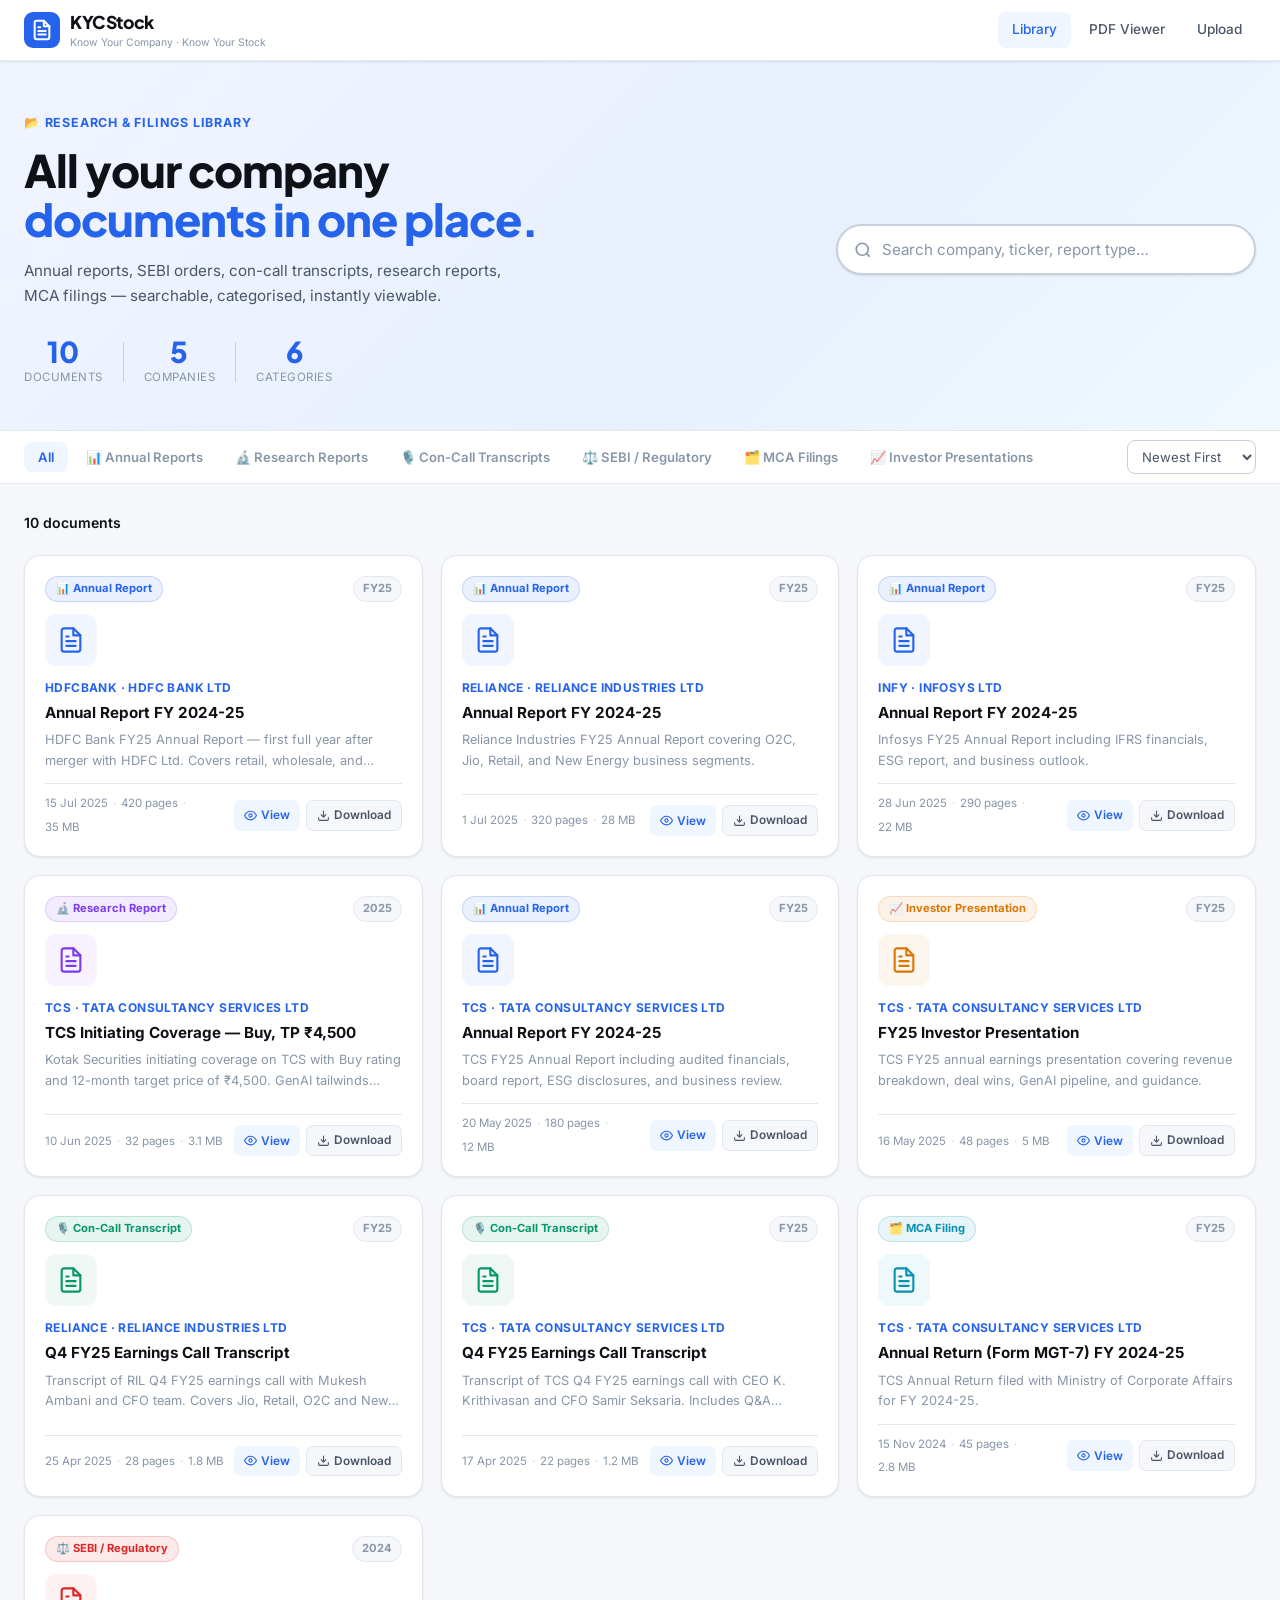
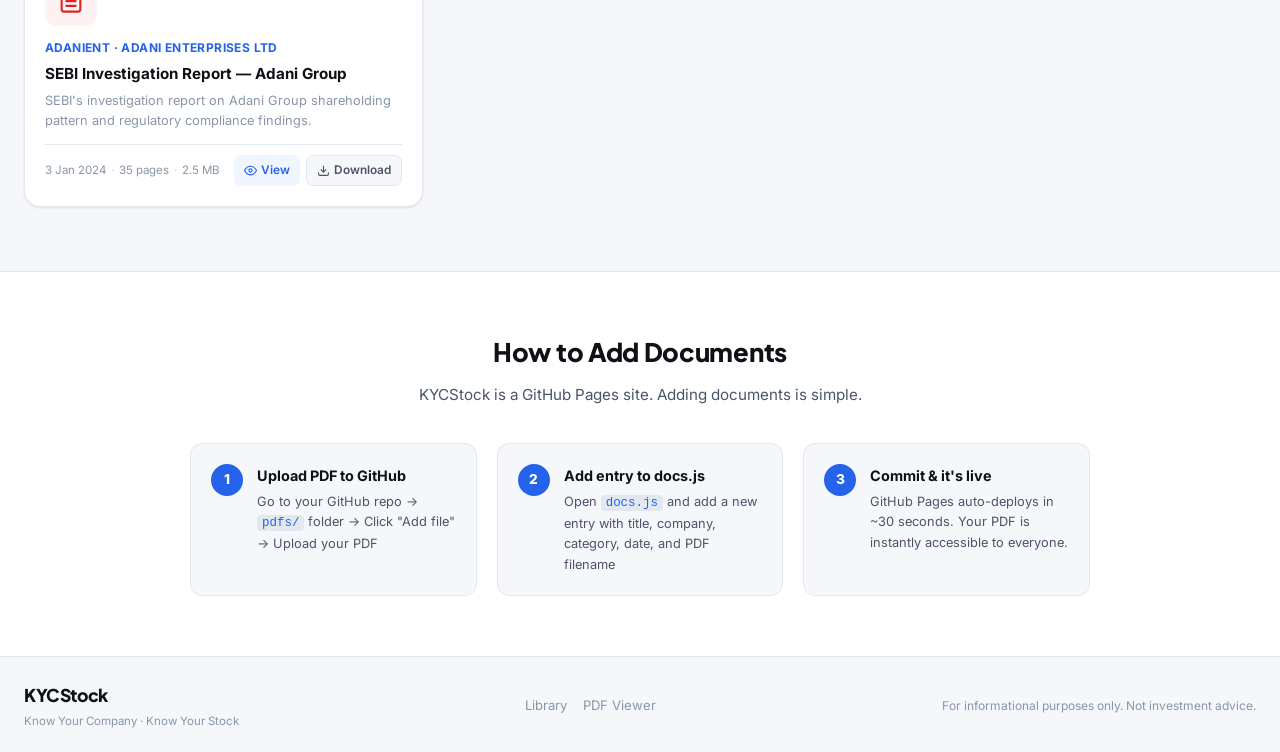
==== index.html @ e220031e "Initial commit" ====
<!DOCTYPE html>
<html lang="en">
<head>
  <meta charset="UTF-8" />
  <meta name="viewport" content="width=device-width, initial-scale=1.0" />
  <title>KYCStock — Know Your Company, Know Your Stock</title>
  <link rel="preconnect" href="https://fonts.googleapis.com" />
  <link href="https://fonts.googleapis.com/css2?family=Inter:wght@400;500;600;700&family=Plus+Jakarta+Sans:wght@700;800&display=swap" rel="stylesheet" />
  <link rel="stylesheet" href="style.css" />
</head>
<body>

<!-- ══ TOPBAR ══ -->
<header class="topbar">
  <div class="topbar-inner">
    <a href="index.html" class="brand">
      <div class="brand-logo">
        <svg width="22" height="22" viewBox="0 0 24 24" fill="none" stroke="currentColor" stroke-width="2.2" stroke-linecap="round" stroke-linejoin="round"><path d="M14 2H6a2 2 0 0 0-2 2v16a2 2 0 0 0 2 2h12a2 2 0 0 0 2-2V8z"/><polyline points="14 2 14 8 20 8"/><line x1="16" y1="13" x2="8" y2="13"/><line x1="16" y1="17" x2="8" y2="17"/><polyline points="10 9 9 9 8 9"/></svg>
      </div>
      <div>
        <span class="brand-name">KYCStock</span>
        <span class="brand-tag">Know Your Company · Know Your Stock</span>
      </div>
    </a>
    <nav class="topbar-nav">
      <a href="index.html" class="nav-link active">Library</a>
      <a href="viewer.html" class="nav-link">PDF Viewer</a>
      <a href="#upload-info" class="nav-link">Upload</a>
    </nav>
  </div>
</header>

<!-- ══ HERO ══ -->
<section class="hero">
  <div class="hero-inner">
    <div class="hero-left">
      <div class="hero-eyebrow">📂 Research & Filings Library</div>
      <h1>All your company<br /><span class="accent">documents in one place.</span></h1>
      <p class="hero-sub">Annual reports, SEBI orders, con-call transcripts, research reports, MCA filings — searchable, categorised, instantly viewable.</p>
      <div class="hero-stats">
        <div class="stat-item"><span class="stat-num" id="stat-total">0</span><span class="stat-lbl">Documents</span></div>
        <div class="stat-sep"></div>
        <div class="stat-item"><span class="stat-num" id="stat-companies">0</span><span class="stat-lbl">Companies</span></div>
        <div class="stat-sep"></div>
        <div class="stat-item"><span class="stat-num" id="stat-cats">6</span><span class="stat-lbl">Categories</span></div>
      </div>
    </div>
    <div class="hero-right">
      <!-- Search box -->
      <div class="search-box">
        <div class="search-icon">
          <svg width="18" height="18" viewBox="0 0 24 24" fill="none" stroke="currentColor" stroke-width="2.2"><circle cx="11" cy="11" r="8"/><line x1="21" y1="21" x2="16.65" y2="16.65"/></svg>
        </div>
        <input type="text" id="search-input" placeholder="Search company, ticker, report type…" autocomplete="off" />
        <button class="search-clear" id="search-clear" hidden>✕</button>
      </div>
    </div>
  </div>
</section>

<!-- ══ FILTER BAR ══ -->
<div class="filter-bar">
  <div class="filter-bar-inner">
    <div class="filter-tabs" id="filter-tabs">
      <button class="filter-tab active" data-cat="all">All</button>
      <button class="filter-tab" data-cat="annual-report">📊 Annual Reports</button>
      <button class="filter-tab" data-cat="research">🔬 Research Reports</button>
      <button class="filter-tab" data-cat="concall">🎙️ Con-Call Transcripts</button>
      <button class="filter-tab" data-cat="sebi">⚖️ SEBI / Regulatory</button>
      <button class="filter-tab" data-cat="mca">🗂️ MCA Filings</button>
      <button class="filter-tab" data-cat="investor-presentation">📈 Investor Presentations</button>
    </div>
    <div class="filter-sort">
      <select id="sort-select" class="sort-select">
        <option value="date-desc">Newest First</option>
        <option value="date-asc">Oldest First</option>
        <option value="name-asc">Company A–Z</option>
        <option value="name-desc">Company Z–A</option>
      </select>
    </div>
  </div>
</div>

<!-- ══ MAIN CONTENT ══ -->
<main class="main">
  <div class="main-inner">

    <!-- Results bar -->
    <div class="results-bar">
      <span class="results-count" id="results-count">0 documents</span>
      <span class="results-query" id="results-query"></span>
    </div>

    <!-- Document grid -->
    <div class="doc-grid" id="doc-grid">
      <!-- Rendered by JS -->
    </div>

    <!-- Empty state -->
    <div class="empty-state" id="empty-state" hidden>
      <div class="empty-icon">🔍</div>
      <h3>No documents found</h3>
      <p>Try a different search term or category.</p>
      <button class="btn-reset" onclick="resetFilters()">Reset Filters</button>
    </div>

  </div>
</main>

<!-- ══ UPLOAD INFO SECTION ══ -->
<section class="upload-info" id="upload-info">
  <div class="upload-inner">
    <h2>How to Add Documents</h2>
    <p class="upload-sub">KYCStock is a GitHub Pages site. Adding documents is simple.</p>
    <div class="upload-steps">
      <div class="step-card">
        <div class="step-num">1</div>
        <div class="step-body">
          <div class="step-title">Upload PDF to GitHub</div>
          <div class="step-text">Go to your GitHub repo → <code>pdfs/</code> folder → Click "Add file" → Upload your PDF</div>
        </div>
      </div>
      <div class="step-card">
        <div class="step-num">2</div>
        <div class="step-body">
          <div class="step-title">Add entry to docs.js</div>
          <div class="step-text">Open <code>docs.js</code> and add a new entry with title, company, category, date, and PDF filename</div>
        </div>
      </div>
      <div class="step-card">
        <div class="step-num">3</div>
        <div class="step-body">
          <div class="step-title">Commit & it's live</div>
          <div class="step-text">GitHub Pages auto-deploys in ~30 seconds. Your PDF is instantly accessible to everyone.</div>
        </div>
      </div>
    </div>
  </div>
</section>

<!-- ══ FOOTER ══ -->
<footer class="footer">
  <div class="footer-inner">
    <div class="footer-brand">
      <span class="brand-name">KYCStock</span>
      <span class="footer-tag">Know Your Company · Know Your Stock</span>
    </div>
    <div class="footer-links">
      <a href="index.html">Library</a>
      <a href="viewer.html">PDF Viewer</a>
    </div>
    <div class="footer-note">For informational purposes only. Not investment advice.</div>
  </div>
</footer>

<script src="docs.js"></script>
<script src="app.js"></script>
</body>
</html>
---- style.css ----
/* ===== RESET ===== */
*,*::before,*::after{box-sizing:border-box;margin:0;padding:0}

:root{
  --bg:#f5f7fa;
  --surface:#ffffff;
  --border:#e3e8ef;
  --border2:#c8d0dc;
  --text:#0f1117;
  --text2:#4a5568;
  --text3:#8896a8;
  --accent:#2563eb;
  --accent-light:#eff6ff;
  --green:#059669;
  --red:#dc2626;
  --radius:12px;
  --radius-lg:16px;
  --shadow:0 1px 3px rgba(0,0,0,0.06),0 1px 2px rgba(0,0,0,0.04);
  --shadow-md:0 4px 16px rgba(0,0,0,0.08);
}

html{scroll-behavior:smooth}
body{font-family:'Inter',sans-serif;background:var(--bg);color:var(--text);line-height:1.6;min-height:100vh;-webkit-font-smoothing:antialiased}
a{text-decoration:none;color:inherit}

/* ===== TOPBAR ===== */
.topbar{position:sticky;top:0;z-index:100;background:var(--surface);border-bottom:1px solid var(--border);box-shadow:var(--shadow)}
.topbar-inner{max-width:1300px;margin:0 auto;padding:0 24px;height:60px;display:flex;align-items:center;justify-content:space-between;gap:16px}
.brand{display:flex;align-items:center;gap:10px;text-decoration:none}
.brand-logo{width:36px;height:36px;background:var(--accent);border-radius:9px;display:flex;align-items:center;justify-content:center;color:#fff;flex-shrink:0}
.brand-name{font-family:'Plus Jakarta Sans',sans-serif;font-size:1.1rem;font-weight:800;color:var(--text);letter-spacing:-0.4px;display:block}
.brand-tag{font-size:0.65rem;color:var(--text3);display:block;margin-top:-1px}
.topbar-nav{display:flex;gap:4px}
.nav-link{padding:7px 14px;border-radius:8px;font-size:0.85rem;font-weight:500;color:var(--text2);transition:all 0.15s}
.nav-link:hover,.nav-link.active{background:var(--accent-light);color:var(--accent)}

/* ===== HERO ===== */
.hero{background:linear-gradient(135deg,#f0f4ff 0%,#e8f0fe 60%,#f0f9ff 100%);border-bottom:1px solid var(--border);padding:52px 24px 44px}
.hero-inner{max-width:1300px;margin:0 auto;display:flex;align-items:center;justify-content:space-between;gap:40px;flex-wrap:wrap}
.hero-eyebrow{font-size:0.78rem;font-weight:700;text-transform:uppercase;letter-spacing:0.8px;color:var(--accent);margin-bottom:12px}
.hero h1{font-family:'Plus Jakarta Sans',sans-serif;font-size:clamp(1.8rem,4vw,2.8rem);font-weight:800;line-height:1.1;color:var(--text);letter-spacing:-1px;margin-bottom:14px}
.accent{color:var(--accent)}
.hero-sub{font-size:0.95rem;color:var(--text2);line-height:1.7;max-width:480px;margin-bottom:28px}
.hero-left{flex:1;min-width:280px}
.hero-right{flex:0 0 420px;min-width:280px}
.hero-stats{display:flex;align-items:center;gap:0}
.stat-item{display:flex;flex-direction:column;align-items:center;gap:2px;padding:0 20px}
.stat-item:first-child{padding-left:0}
.stat-num{font-family:'Plus Jakarta Sans',sans-serif;font-size:1.8rem;font-weight:800;color:var(--accent);line-height:1}
.stat-lbl{font-size:0.72rem;color:var(--text3);text-transform:uppercase;letter-spacing:0.5px}
.stat-sep{width:1px;height:40px;background:var(--border2)}

/* ===== SEARCH ===== */
.search-box{background:var(--surface);border:2px solid var(--border2);border-radius:50px;display:flex;align-items:center;padding:0 8px 0 16px;gap:10px;transition:border-color 0.2s,box-shadow 0.2s;box-shadow:var(--shadow)}
.search-box:focus-within{border-color:var(--accent);box-shadow:0 0 0 4px rgba(37,99,235,0.1)}
.search-icon{color:var(--text3);flex-shrink:0;display:flex}
.search-box input{flex:1;border:none;outline:none;font-size:0.95rem;font-family:'Inter',sans-serif;color:var(--text);background:transparent;padding:14px 0}
.search-box input::placeholder{color:var(--text3)}
.search-clear{background:none;border:none;cursor:pointer;color:var(--text3);font-size:1rem;padding:6px 10px;border-radius:50%;transition:background 0.15s}
.search-clear:hover{background:var(--bg);color:var(--text)}

/* ===== FILTER BAR ===== */
.filter-bar{background:var(--surface);border-bottom:1px solid var(--border);position:sticky;top:60px;z-index:90}
.filter-bar-inner{max-width:1300px;margin:0 auto;padding:0 24px;display:flex;align-items:center;justify-content:space-between;gap:16px;min-height:52px}
.filter-tabs{display:flex;gap:4px;overflow-x:auto;scrollbar-width:none;flex:1}
.filter-tabs::-webkit-scrollbar{display:none}
.filter-tab{padding:7px 14px;border:none;background:none;font-size:0.82rem;font-weight:600;color:var(--text3);border-radius:8px;cursor:pointer;white-space:nowrap;transition:all 0.15s;font-family:'Inter',sans-serif}
.filter-tab:hover{background:var(--bg);color:var(--text)}
.filter-tab.active{background:var(--accent-light);color:var(--accent)}
.sort-select{border:1px solid var(--border2);border-radius:8px;padding:7px 10px;font-size:0.82rem;font-family:'Inter',sans-serif;color:var(--text2);background:var(--surface);outline:none;cursor:pointer}
.sort-select:focus{border-color:var(--accent)}

/* ===== MAIN / RESULTS ===== */
.main{padding:28px 24px 64px}
.main-inner{max-width:1300px;margin:0 auto}
.results-bar{display:flex;align-items:center;gap:8px;margin-bottom:20px}
.results-count{font-size:0.88rem;font-weight:600;color:var(--text)}
.results-query{font-size:0.88rem;color:var(--text3)}

/* ===== DOCUMENT GRID ===== */
.doc-grid{display:grid;grid-template-columns:repeat(auto-fill,minmax(300px,1fr));gap:18px}
.doc-card{background:var(--surface);border:1px solid var(--border);border-radius:var(--radius-lg);padding:20px;cursor:pointer;transition:all 0.2s;display:flex;flex-direction:column;gap:12px;box-shadow:var(--shadow)}
.doc-card:hover{border-color:var(--accent);box-shadow:var(--shadow-md);transform:translateY(-2px)}
.doc-card-top{display:flex;align-items:center;justify-content:space-between;gap:8px}
.doc-cat-badge{font-size:0.7rem;font-weight:700;padding:3px 10px;border-radius:20px;border:1px solid;white-space:nowrap}
.doc-year-badge{font-size:0.7rem;font-weight:700;color:var(--text3);background:var(--bg);border:1px solid var(--border);padding:3px 9px;border-radius:20px}
.doc-icon-wrap{width:52px;height:52px;border-radius:12px;display:flex;align-items:center;justify-content:center;flex-shrink:0}
.doc-card-body{flex:1}
.doc-company{font-size:0.75rem;font-weight:700;color:var(--accent);text-transform:uppercase;letter-spacing:0.4px;margin-bottom:5px}
.doc-title{font-size:0.95rem;font-weight:700;color:var(--text);line-height:1.4;margin-bottom:7px}
.doc-desc{font-size:0.8rem;color:var(--text3);line-height:1.6;display:-webkit-box;-webkit-line-clamp:2;-webkit-box-orient:vertical;overflow:hidden}
.doc-card-footer{display:flex;align-items:center;justify-content:space-between;gap:8px;padding-top:10px;border-top:1px solid var(--border)}
.doc-meta{display:flex;align-items:center;gap:5px;flex-wrap:wrap}
.doc-date,.doc-pages,.doc-size{font-size:0.72rem;color:var(--text3)}
.doc-sep{color:var(--border2);font-size:0.72rem}
.doc-actions{display:flex;gap:6px;flex-shrink:0}
.doc-btn{display:inline-flex;align-items:center;gap:4px;padding:5px 10px;border-radius:7px;font-size:0.74rem;font-weight:600;cursor:pointer;text-decoration:none;border:none;transition:all 0.15s;font-family:'Inter',sans-serif}
.doc-btn-view{background:var(--accent-light);color:var(--accent)}
.doc-btn-view:hover{background:#dbeafe}
.doc-btn-download{background:var(--bg);color:var(--text2);border:1px solid var(--border)}
.doc-btn-download:hover{background:var(--border);color:var(--text)}

/* ===== EMPTY STATE ===== */
.empty-state{text-align:center;padding:80px 24px}
.empty-icon{font-size:3rem;margin-bottom:16px}
.empty-state h3{font-size:1.1rem;color:var(--text);margin-bottom:8px}
.empty-state p{font-size:0.88rem;color:var(--text3);margin-bottom:24px}
.btn-reset{padding:10px 24px;background:var(--accent);color:#fff;border:none;border-radius:8px;font-size:0.88rem;font-weight:600;cursor:pointer;font-family:'Inter',sans-serif}

/* ===== UPLOAD INFO ===== */
.upload-info{background:var(--surface);border-top:1px solid var(--border);padding:60px 24px}
.upload-inner{max-width:900px;margin:0 auto;text-align:center}
.upload-inner h2{font-family:'Plus Jakarta Sans',sans-serif;font-size:1.6rem;font-weight:800;color:var(--text);margin-bottom:10px;letter-spacing:-0.3px}
.upload-sub{color:var(--text2);font-size:0.95rem;margin-bottom:36px}
.upload-steps{display:grid;grid-template-columns:repeat(auto-fill,minmax(240px,1fr));gap:20px;text-align:left}
.step-card{background:var(--bg);border:1px solid var(--border);border-radius:var(--radius);padding:20px;display:flex;gap:14px;align-items:flex-start}
.step-num{width:32px;height:32px;border-radius:50%;background:var(--accent);color:#fff;font-size:0.85rem;font-weight:800;display:flex;align-items:center;justify-content:center;flex-shrink:0}
.step-title{font-size:0.9rem;font-weight:700;color:var(--text);margin-bottom:5px}
.step-text{font-size:0.8rem;color:var(--text2);line-height:1.6}
.step-text code{background:var(--border);padding:1px 5px;border-radius:4px;font-size:0.78rem;color:var(--accent)}

/* ===== FOOTER ===== */
.footer{background:var(--bg);border-top:1px solid var(--border);padding:24px}
.footer-inner{max-width:1300px;margin:0 auto;display:flex;align-items:center;justify-content:space-between;gap:16px;flex-wrap:wrap}
.footer-brand{display:flex;flex-direction:column;gap:2px}
.footer-tag{font-size:0.72rem;color:var(--text3)}
.footer-links{display:flex;gap:16px}
.footer-links a{font-size:0.82rem;color:var(--text3)}
.footer-links a:hover{color:var(--accent)}
.footer-note{font-size:0.75rem;color:var(--text3)}

/* ===== VIEWER PAGE ===== */
.viewer-page{overflow:hidden}
.viewer-topbar-right{display:flex;align-items:center;gap:12px}
.viewer-doc-info{display:flex;flex-direction:column;gap:1px;max-width:420px;overflow:hidden}
.viewer-doc-company{font-size:0.7rem;text-transform:uppercase;letter-spacing:0.5px;color:var(--accent);font-weight:700;white-space:nowrap;overflow:hidden;text-overflow:ellipsis}
.viewer-doc-title{font-size:0.85rem;font-weight:600;color:var(--text);white-space:nowrap;overflow:hidden;text-overflow:ellipsis}
.viewer-actions{display:flex;gap:8px;align-items:center}
.btn-viewer{display:inline-flex;align-items:center;gap:6px;padding:7px 14px;border-radius:8px;font-size:0.82rem;font-weight:600;text-decoration:none;transition:all 0.15s;cursor:pointer;border:none;font-family:'Inter',sans-serif}
.btn-download{background:var(--accent);color:#fff}
.btn-download:hover{background:#1d4ed8}
.btn-open{background:var(--bg);color:var(--text2);border:1px solid var(--border)}
.btn-open:hover{background:var(--border)}
.btn-back{background:none;color:var(--text3);font-size:0.82rem;padding:7px 10px}
.btn-back:hover{color:var(--accent)}

/* ===== VIEWER SHELL ===== */
.viewer-shell{display:flex;height:calc(100vh - 60px);overflow:hidden}
.viewer-sidebar{width:280px;flex-shrink:0;background:var(--surface);border-right:1px solid var(--border);overflow-y:auto;display:flex;flex-direction:column}
.vsb-header{padding:16px 18px 12px;border-bottom:1px solid var(--border)}
.vsb-title{font-size:0.75rem;font-weight:700;text-transform:uppercase;letter-spacing:0.7px;color:var(--text3)}
.vsb-body{padding:16px 18px;border-bottom:1px solid var(--border)}
.vsb-row{display:flex;flex-direction:column;gap:2px;margin-bottom:12px}
.vsb-label{font-size:0.68rem;text-transform:uppercase;letter-spacing:0.5px;color:var(--text3)}
.vsb-val{font-size:0.85rem;font-weight:600;color:var(--text)}
.vsb-desc-label{font-size:0.68rem;text-transform:uppercase;letter-spacing:0.5px;color:var(--text3);margin-bottom:5px}
.vsb-desc{font-size:0.82rem;color:var(--text2);line-height:1.6}
.vsb-related{padding:16px 18px;flex:1}
.vsb-related-list{display:flex;flex-direction:column;gap:8px;margin-top:10px}
.related-item{display:flex;flex-direction:column;gap:2px;padding:10px;background:var(--bg);border:1px solid var(--border);border-radius:9px;text-decoration:none;transition:all 0.15s}
.related-item:hover{border-color:var(--accent);background:var(--accent-light)}
.related-title{font-size:0.8rem;font-weight:600;color:var(--text);line-height:1.4}
.related-date{font-size:0.72rem;color:var(--text3)}

/* ===== PDF FRAME ===== */
.viewer-main{flex:1;position:relative;background:#525659;overflow:hidden}
.pdf-frame{width:100%;height:100%;border:none;display:block}
.pdf-loading{position:absolute;inset:0;display:flex;flex-direction:column;align-items:center;justify-content:center;gap:16px;background:#f5f7fa;z-index:10}
.pdf-spinner{width:40px;height:40px;border:3px solid var(--border);border-top-color:var(--accent);border-radius:50%;animation:spin 0.8s linear infinite}
@keyframes spin{to{transform:rotate(360deg)}}
.pdf-loading-text{font-size:0.88rem;color:var(--text3)}
.pdf-fallback{position:absolute;inset:0;display:flex;flex-direction:column;align-items:center;justify-content:center;gap:16px;background:#f5f7fa}
.fallback-icon{font-size:3rem}
.pdf-fallback h3{font-size:1rem;color:var(--text)}
.pdf-fallback p{font-size:0.85rem;color:var(--text3)}
.btn-primary{padding:10px 22px;background:var(--accent);color:#fff;border-radius:8px;font-weight:600;font-size:0.88rem;text-decoration:none}
.btn-secondary{padding:10px 22px;background:var(--bg);color:var(--text2);border:1px solid var(--border);border-radius:8px;font-weight:600;font-size:0.88rem;text-decoration:none}

/* ===== RESPONSIVE ===== */
@media(max-width:900px){
  .viewer-sidebar{display:none}
  .viewer-doc-info{display:none}
}
@media(max-width:640px){
  .hero-right{flex:1 1 100%}
  .hero-stats{justify-content:center}
  .doc-grid{grid-template-columns:1fr}
  .upload-steps{grid-template-columns:1fr}
  .filter-bar-inner{flex-direction:column;align-items:flex-start;padding:10px 16px}
  .topbar-nav{display:none}
}
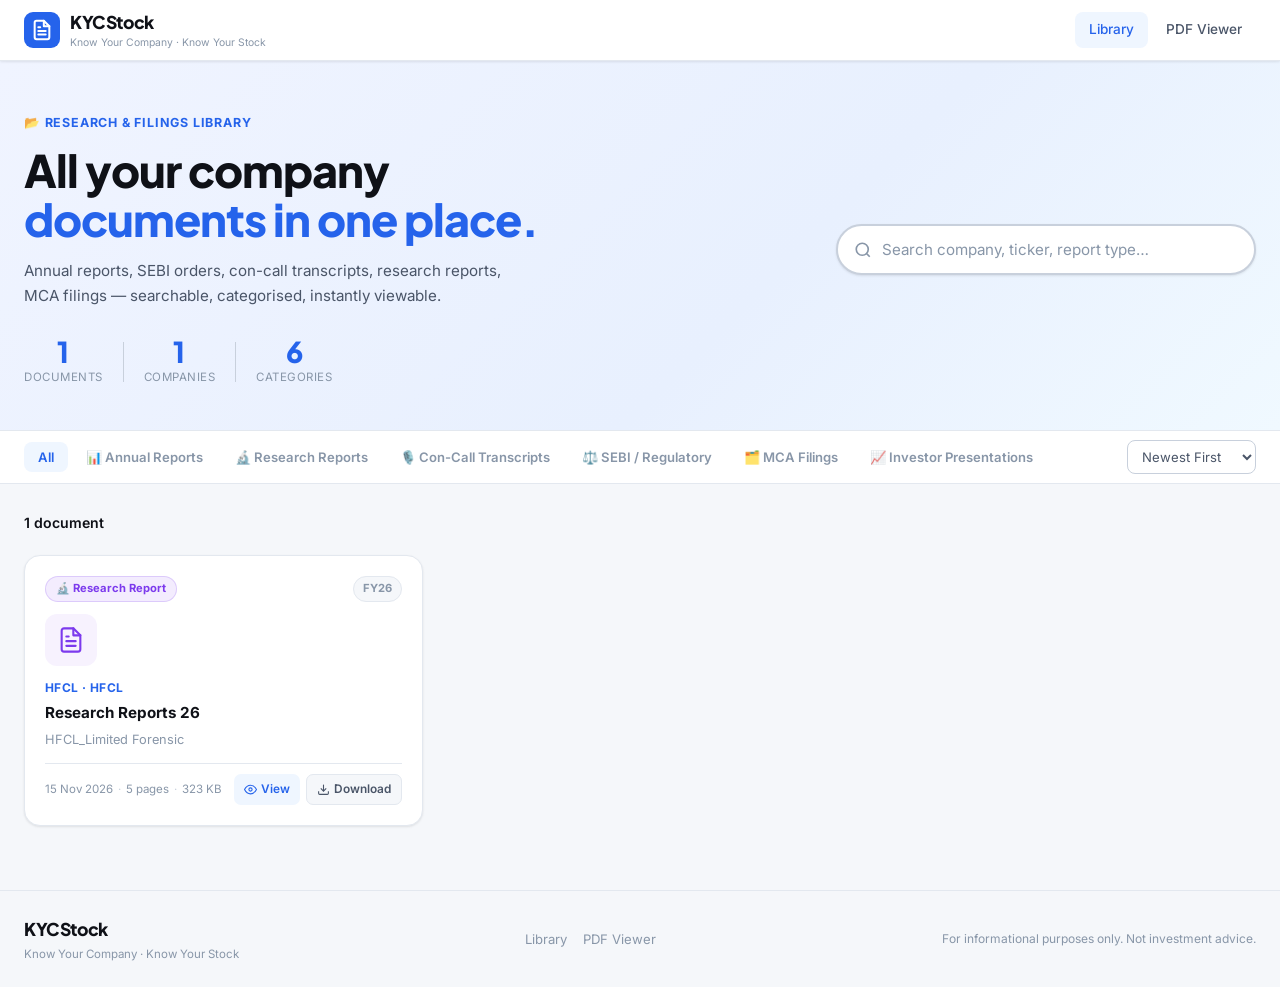
==== commit 944a607a: "Remove Upload tab and associated upload section from the main page" ====
--- a/index.html
+++ b/index.html
@@ -15,7 +15,7 @@
   <div class="topbar-inner">
     <a href="index.html" class="brand">
       <div class="brand-logo">
-        <svg width="22" height="22" viewBox="0 0 24 24" fill="none" stroke="currentColor" stroke-width="2.2" stroke-linecap="round" stroke-linejoin="round"><path d="M14 2H6a2 2 0 0 0-2 2v16a2 2 0 0 0 2 2h12a2 2 0 0 0 2-2V8z"/><polyline points="14 2 14 8 20 8"/><line x1="16" y1="13" x2="8" y2="13"/><line x1="16" y1="17" x2="8" y2="17"/><polyline points="10 9 9 9 8 9"/></svg>
+        <svg width="22" height="22" viewBox="0 0 24 24" fill="none" stroke="currentColor" stroke-width="2.2" stroke-linecap="round" stroke-linejoin="round"><path d="M14 2H6a2 2 0 0 0-2 2v16a2 2 0 0 0 2 2h12a2 2 0 0 0 2-2V8l-6-6z"/><path d="M14 2v6h6"/><path d="M8 13h8"/><path d="M8 17h8"/><path d="M8 9h2"/></svg>
       </div>
       <div>
         <span class="brand-name">KYCStock</span>
@@ -25,7 +25,6 @@
     <nav class="topbar-nav">
       <a href="index.html" class="nav-link active">Library</a>
       <a href="viewer.html" class="nav-link">PDF Viewer</a>
-      <a href="#upload-info" class="nav-link">Upload</a>
     </nav>
   </div>
 </header>
@@ -107,37 +106,6 @@
   </div>
 </main>
 
-<!-- ══ UPLOAD INFO SECTION ══ -->
-<section class="upload-info" id="upload-info">
-  <div class="upload-inner">
-    <h2>How to Add Documents</h2>
-    <p class="upload-sub">KYCStock is a GitHub Pages site. Adding documents is simple.</p>
-    <div class="upload-steps">
-      <div class="step-card">
-        <div class="step-num">1</div>
-        <div class="step-body">
-          <div class="step-title">Upload PDF to GitHub</div>
-          <div class="step-text">Go to your GitHub repo → <code>pdfs/</code> folder → Click "Add file" → Upload your PDF</div>
-        </div>
-      </div>
-      <div class="step-card">
-        <div class="step-num">2</div>
-        <div class="step-body">
-          <div class="step-title">Add entry to docs.js</div>
-          <div class="step-text">Open <code>docs.js</code> and add a new entry with title, company, category, date, and PDF filename</div>
-        </div>
-      </div>
-      <div class="step-card">
-        <div class="step-num">3</div>
-        <div class="step-body">
-          <div class="step-title">Commit & it's live</div>
-          <div class="step-text">GitHub Pages auto-deploys in ~30 seconds. Your PDF is instantly accessible to everyone.</div>
-        </div>
-      </div>
-    </div>
-  </div>
-</section>
-
 <!-- ══ FOOTER ══ -->
 <footer class="footer">
   <div class="footer-inner">
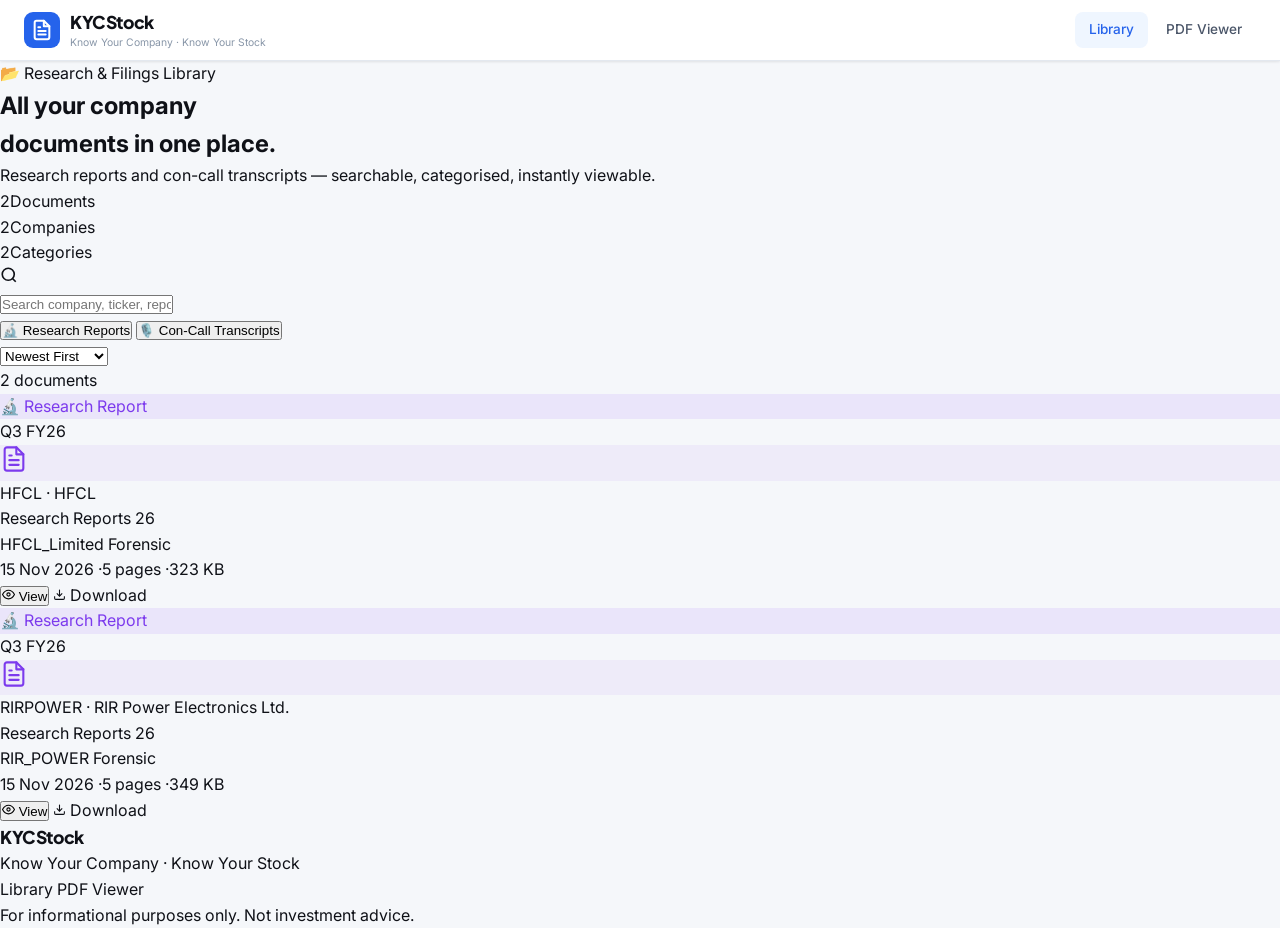
==== commit 9b048c80: "Keep only research and concall category heads" ====
--- a/index.html
+++ b/index.html
@@ -15,7 +15,7 @@
   <div class="topbar-inner">
     <a href="index.html" class="brand">
       <div class="brand-logo">
-        <svg width="22" height="22" viewBox="0 0 24 24" fill="none" stroke="currentColor" stroke-width="2.2" stroke-linecap="round" stroke-linejoin="round"><path d="M14 2H6a2 2 0 0 0-2 2v16a2 2 0 0 0 2 2h12a2 2 0 0 0 2-2V8l-6-6z"/><path d="M14 2v6h6"/><path d="M8 13h8"/><path d="M8 17h8"/><path d="M8 9h2"/></svg>
+        <svg width="22" height="22" viewBox="0 0 24 24" fill="none" stroke="currentColor" stroke-width="2.2" stroke-linecap="round" stroke-linejoin="round"><path d="M14 2H6a2 2 0 0 0-2 2v16a2 2 0 0 0 2 2h12a2 2 0 0 0 2-2V8z"/><path d="M14 2v6h6M8 13h8M8 17h8M8 9h2"/></svg>
       </div>
       <div>
         <span class="brand-name">KYCStock</span>
@@ -35,13 +35,13 @@
     <div class="hero-left">
       <div class="hero-eyebrow">📂 Research & Filings Library</div>
       <h1>All your company<br /><span class="accent">documents in one place.</span></h1>
-      <p class="hero-sub">Annual reports, SEBI orders, con-call transcripts, research reports, MCA filings — searchable, categorised, instantly viewable.</p>
+      <p class="hero-sub">Research reports and con-call transcripts — searchable, categorised, instantly viewable.</p>
       <div class="hero-stats">
         <div class="stat-item"><span class="stat-num" id="stat-total">0</span><span class="stat-lbl">Documents</span></div>
         <div class="stat-sep"></div>
         <div class="stat-item"><span class="stat-num" id="stat-companies">0</span><span class="stat-lbl">Companies</span></div>
         <div class="stat-sep"></div>
-        <div class="stat-item"><span class="stat-num" id="stat-cats">6</span><span class="stat-lbl">Categories</span></div>
+        <div class="stat-item"><span class="stat-num" id="stat-cats">2</span><span class="stat-lbl">Categories</span></div>
       </div>
     </div>
     <div class="hero-right">
@@ -61,13 +61,8 @@
 <div class="filter-bar">
   <div class="filter-bar-inner">
     <div class="filter-tabs" id="filter-tabs">
-      <button class="filter-tab active" data-cat="all">All</button>
-      <button class="filter-tab" data-cat="annual-report">📊 Annual Reports</button>
       <button class="filter-tab" data-cat="research">🔬 Research Reports</button>
       <button class="filter-tab" data-cat="concall">🎙️ Con-Call Transcripts</button>
-      <button class="filter-tab" data-cat="sebi">⚖️ SEBI / Regulatory</button>
-      <button class="filter-tab" data-cat="mca">🗂️ MCA Filings</button>
-      <button class="filter-tab" data-cat="investor-presentation">📈 Investor Presentations</button>
     </div>
     <div class="filter-sort">
       <select id="sort-select" class="sort-select">
--- a/style.css
+++ b/style.css
@@ -34,109 +34,14 @@
 .nav-link{padding:7px 14px;border-radius:8px;font-size:0.85rem;font-weight:500;color:var(--text2);transition:all 0.15s}
 .nav-link:hover,.nav-link.active{background:var(--accent-light);color:var(--accent)}
 
-/* ===== HERO ===== */
-.hero{background:linear-gradient(135deg,#f0f4ff 0%,#e8f0fe 60%,#f0f9ff 100%);border-bottom:1px solid var(--border);padding:52px 24px 44px}
-.hero-inner{max-width:1300px;margin:0 auto;display:flex;align-items:center;justify-content:space-between;gap:40px;flex-wrap:wrap}
-.hero-eyebrow{font-size:0.78rem;font-weight:700;text-transform:uppercase;letter-spacing:0.8px;color:var(--accent);margin-bottom:12px}
-.hero h1{font-family:'Plus Jakarta Sans',sans-serif;font-size:clamp(1.8rem,4vw,2.8rem);font-weight:800;line-height:1.1;color:var(--text);letter-spacing:-1px;margin-bottom:14px}
-.accent{color:var(--accent)}
-.hero-sub{font-size:0.95rem;color:var(--text2);line-height:1.7;max-width:480px;margin-bottom:28px}
-.hero-left{flex:1;min-width:280px}
-.hero-right{flex:0 0 420px;min-width:280px}
-.hero-stats{display:flex;align-items:center;gap:0}
-.stat-item{display:flex;flex-direction:column;align-items:center;gap:2px;padding:0 20px}
-.stat-item:first-child{padding-left:0}
-.stat-num{font-family:'Plus Jakarta Sans',sans-serif;font-size:1.8rem;font-weight:800;color:var(--accent);line-height:1}
-.stat-lbl{font-size:0.72rem;color:var(--text3);text-transform:uppercase;letter-spacing:0.5px}
-.stat-sep{width:1px;height:40px;background:var(--border2)}
-
-/* ===== SEARCH ===== */
-.search-box{background:var(--surface);border:2px solid var(--border2);border-radius:50px;display:flex;align-items:center;padding:0 8px 0 16px;gap:10px;transition:border-color 0.2s,box-shadow 0.2s;box-shadow:var(--shadow)}
-.search-box:focus-within{border-color:var(--accent);box-shadow:0 0 0 4px rgba(37,99,235,0.1)}
-.search-icon{color:var(--text3);flex-shrink:0;display:flex}
-.search-box input{flex:1;border:none;outline:none;font-size:0.95rem;font-family:'Inter',sans-serif;color:var(--text);background:transparent;padding:14px 0}
-.search-box input::placeholder{color:var(--text3)}
-.search-clear{background:none;border:none;cursor:pointer;color:var(--text3);font-size:1rem;padding:6px 10px;border-radius:50%;transition:background 0.15s}
-.search-clear:hover{background:var(--bg);color:var(--text)}
-
-/* ===== FILTER BAR ===== */
-.filter-bar{background:var(--surface);border-bottom:1px solid var(--border);position:sticky;top:60px;z-index:90}
-.filter-bar-inner{max-width:1300px;margin:0 auto;padding:0 24px;display:flex;align-items:center;justify-content:space-between;gap:16px;min-height:52px}
-.filter-tabs{display:flex;gap:4px;overflow-x:auto;scrollbar-width:none;flex:1}
-.filter-tabs::-webkit-scrollbar{display:none}
-.filter-tab{padding:7px 14px;border:none;background:none;font-size:0.82rem;font-weight:600;color:var(--text3);border-radius:8px;cursor:pointer;white-space:nowrap;transition:all 0.15s;font-family:'Inter',sans-serif}
-.filter-tab:hover{background:var(--bg);color:var(--text)}
-.filter-tab.active{background:var(--accent-light);color:var(--accent)}
-.sort-select{border:1px solid var(--border2);border-radius:8px;padding:7px 10px;font-size:0.82rem;font-family:'Inter',sans-serif;color:var(--text2);background:var(--surface);outline:none;cursor:pointer}
-.sort-select:focus{border-color:var(--accent)}
-
-/* ===== MAIN / RESULTS ===== */
-.main{padding:28px 24px 64px}
-.main-inner{max-width:1300px;margin:0 auto}
-.results-bar{display:flex;align-items:center;gap:8px;margin-bottom:20px}
-.results-count{font-size:0.88rem;font-weight:600;color:var(--text)}
-.results-query{font-size:0.88rem;color:var(--text3)}
-
-/* ===== DOCUMENT GRID ===== */
-.doc-grid{display:grid;grid-template-columns:repeat(auto-fill,minmax(300px,1fr));gap:18px}
-.doc-card{background:var(--surface);border:1px solid var(--border);border-radius:var(--radius-lg);padding:20px;cursor:pointer;transition:all 0.2s;display:flex;flex-direction:column;gap:12px;box-shadow:var(--shadow)}
-.doc-card:hover{border-color:var(--accent);box-shadow:var(--shadow-md);transform:translateY(-2px)}
-.doc-card-top{display:flex;align-items:center;justify-content:space-between;gap:8px}
-.doc-cat-badge{font-size:0.7rem;font-weight:700;padding:3px 10px;border-radius:20px;border:1px solid;white-space:nowrap}
-.doc-year-badge{font-size:0.7rem;font-weight:700;color:var(--text3);background:var(--bg);border:1px solid var(--border);padding:3px 9px;border-radius:20px}
-.doc-icon-wrap{width:52px;height:52px;border-radius:12px;display:flex;align-items:center;justify-content:center;flex-shrink:0}
-.doc-card-body{flex:1}
-.doc-company{font-size:0.75rem;font-weight:700;color:var(--accent);text-transform:uppercase;letter-spacing:0.4px;margin-bottom:5px}
-.doc-title{font-size:0.95rem;font-weight:700;color:var(--text);line-height:1.4;margin-bottom:7px}
-.doc-desc{font-size:0.8rem;color:var(--text3);line-height:1.6;display:-webkit-box;-webkit-line-clamp:2;-webkit-box-orient:vertical;overflow:hidden}
-.doc-card-footer{display:flex;align-items:center;justify-content:space-between;gap:8px;padding-top:10px;border-top:1px solid var(--border)}
-.doc-meta{display:flex;align-items:center;gap:5px;flex-wrap:wrap}
-.doc-date,.doc-pages,.doc-size{font-size:0.72rem;color:var(--text3)}
-.doc-sep{color:var(--border2);font-size:0.72rem}
-.doc-actions{display:flex;gap:6px;flex-shrink:0}
-.doc-btn{display:inline-flex;align-items:center;gap:4px;padding:5px 10px;border-radius:7px;font-size:0.74rem;font-weight:600;cursor:pointer;text-decoration:none;border:none;transition:all 0.15s;font-family:'Inter',sans-serif}
-.doc-btn-view{background:var(--accent-light);color:var(--accent)}
-.doc-btn-view:hover{background:#dbeafe}
-.doc-btn-download{background:var(--bg);color:var(--text2);border:1px solid var(--border)}
-.doc-btn-download:hover{background:var(--border);color:var(--text)}
-
-/* ===== EMPTY STATE ===== */
-.empty-state{text-align:center;padding:80px 24px}
-.empty-icon{font-size:3rem;margin-bottom:16px}
-.empty-state h3{font-size:1.1rem;color:var(--text);margin-bottom:8px}
-.empty-state p{font-size:0.88rem;color:var(--text3);margin-bottom:24px}
-.btn-reset{padding:10px 24px;background:var(--accent);color:#fff;border:none;border-radius:8px;font-size:0.88rem;font-weight:600;cursor:pointer;font-family:'Inter',sans-serif}
-
-/* ===== UPLOAD INFO ===== */
-.upload-info{background:var(--surface);border-top:1px solid var(--border);padding:60px 24px}
-.upload-inner{max-width:900px;margin:0 auto;text-align:center}
-.upload-inner h2{font-family:'Plus Jakarta Sans',sans-serif;font-size:1.6rem;font-weight:800;color:var(--text);margin-bottom:10px;letter-spacing:-0.3px}
-.upload-sub{color:var(--text2);font-size:0.95rem;margin-bottom:36px}
-.upload-steps{display:grid;grid-template-columns:repeat(auto-fill,minmax(240px,1fr));gap:20px;text-align:left}
-.step-card{background:var(--bg);border:1px solid var(--border);border-radius:var(--radius);padding:20px;display:flex;gap:14px;align-items:flex-start}
-.step-num{width:32px;height:32px;border-radius:50%;background:var(--accent);color:#fff;font-size:0.85rem;font-weight:800;display:flex;align-items:center;justify-content:center;flex-shrink:0}
-.step-title{font-size:0.9rem;font-weight:700;color:var(--text);margin-bottom:5px}
-.step-text{font-size:0.8rem;color:var(--text2);line-height:1.6}
-.step-text code{background:var(--border);padding:1px 5px;border-radius:4px;font-size:0.78rem;color:var(--accent)}
-
-/* ===== FOOTER ===== */
-.footer{background:var(--bg);border-top:1px solid var(--border);padding:24px}
-.footer-inner{max-width:1300px;margin:0 auto;display:flex;align-items:center;justify-content:space-between;gap:16px;flex-wrap:wrap}
-.footer-brand{display:flex;flex-direction:column;gap:2px}
-.footer-tag{font-size:0.72rem;color:var(--text3)}
-.footer-links{display:flex;gap:16px}
-.footer-links a{font-size:0.82rem;color:var(--text3)}
-.footer-links a:hover{color:var(--accent)}
-.footer-note{font-size:0.75rem;color:var(--text3)}
-
 /* ===== VIEWER PAGE ===== */
 .viewer-page{overflow:hidden}
 .viewer-topbar-right{display:flex;align-items:center;gap:12px}
 .viewer-doc-info{display:flex;flex-direction:column;gap:1px;max-width:420px;overflow:hidden}
 .viewer-doc-company{font-size:0.7rem;text-transform:uppercase;letter-spacing:0.5px;color:var(--accent);font-weight:700;white-space:nowrap;overflow:hidden;text-overflow:ellipsis}
 .viewer-doc-title{font-size:0.85rem;font-weight:600;color:var(--text);white-space:nowrap;overflow:hidden;text-overflow:ellipsis}
-.viewer-actions{display:flex;gap:8px;align-items:center}
-.btn-viewer{display:inline-flex;align-items:center;gap:6px;padding:7px 14px;border-radius:8px;font-size:0.82rem;font-weight:600;text-decoration:none;transition:all 0.15s;cursor:pointer;border:none;font-family:'Inter',sans-serif}
+.viewer-actions{display:flex;gap:8px;align-items:center;flex-wrap:wrap}
+.btn-viewer{display:inline-flex;align-items:center;gap:6px;padding:7px 14px;border-radius:8px;font-size:0.82rem;font-weight:600;text-decoration:none;transition:all 0.15s;cursor:pointer;border:none}
 .btn-download{background:var(--accent);color:#fff}
 .btn-download:hover{background:#1d4ed8}
 .btn-open{background:var(--bg);color:var(--text2);border:1px solid var(--border)}
@@ -162,17 +67,24 @@
 .related-title{font-size:0.8rem;font-weight:600;color:var(--text);line-height:1.4}
 .related-date{font-size:0.72rem;color:var(--text3)}
 
-/* ===== PDF FRAME ===== */
-.viewer-main{flex:1;position:relative;background:#525659;overflow:hidden}
-.pdf-frame{width:100%;height:100%;border:none;display:block}
-.pdf-loading{position:absolute;inset:0;display:flex;flex-direction:column;align-items:center;justify-content:center;gap:16px;background:#f5f7fa;z-index:10}
+/* ===== PDF READER ===== */
+.viewer-main{flex:1;position:relative;background:#eef2f6;overflow:hidden;display:flex;flex-direction:column}
+.viewer-toolbar{display:flex;align-items:center;justify-content:space-between;gap:12px;padding:12px 18px;border-bottom:1px solid var(--border);background:var(--surface);z-index:2}
+.viewer-toolbar-group{display:flex;align-items:center;gap:8px}
+.viewer-tool{padding:8px 12px;border:1px solid var(--border);background:var(--bg);color:var(--text2);border-radius:8px;font-size:0.8rem;font-weight:600;cursor:pointer;transition:all 0.15s}
+.viewer-tool:hover{border-color:var(--accent);color:var(--accent)}
+.page-indicator{font-size:0.78rem;font-weight:600;color:var(--text2);min-width:110px;text-align:center}
+.pdf-canvas-wrap{flex:1;overflow:auto;padding:18px;background:#e7ebf0;display:flex;justify-content:center;align-items:flex-start}
+#pdf-canvas{display:block;max-width:100%;height:auto;background:#fff;box-shadow:0 10px 24px rgba(15,17,23,0.08);border:1px solid rgba(148,163,184,0.3)}
+.pdf-loading{position:absolute;inset:0;display:flex;flex-direction:column;align-items:center;justify-content:center;gap:16px;background:rgba(245,247,250,0.9);z-index:10}
 .pdf-spinner{width:40px;height:40px;border:3px solid var(--border);border-top-color:var(--accent);border-radius:50%;animation:spin 0.8s linear infinite}
 @keyframes spin{to{transform:rotate(360deg)}}
 .pdf-loading-text{font-size:0.88rem;color:var(--text3)}
-.pdf-fallback{position:absolute;inset:0;display:flex;flex-direction:column;align-items:center;justify-content:center;gap:16px;background:#f5f7fa}
+.pdf-fallback{position:absolute;inset:0;display:flex;flex-direction:column;align-items:center;justify-content:center;gap:16px;background:#f5f7fa;z-index:8}
 .fallback-icon{font-size:3rem}
 .pdf-fallback h3{font-size:1rem;color:var(--text)}
-.pdf-fallback p{font-size:0.85rem;color:var(--text3)}
+.pdf-fallback p{font-size:0.85rem;color:var(--text3);max-width:420px;text-align:center}
+.fallback-actions{display:flex;gap:12px;flex-wrap:wrap;justify-content:center}
 .btn-primary{padding:10px 22px;background:var(--accent);color:#fff;border-radius:8px;font-weight:600;font-size:0.88rem;text-decoration:none}
 .btn-secondary{padding:10px 22px;background:var(--bg);color:var(--text2);border:1px solid var(--border);border-radius:8px;font-weight:600;font-size:0.88rem;text-decoration:none}
 
@@ -180,12 +92,11 @@
 @media(max-width:900px){
   .viewer-sidebar{display:none}
   .viewer-doc-info{display:none}
+  .viewer-toolbar{padding:10px 12px}
 }
 @media(max-width:640px){
-  .hero-right{flex:1 1 100%}
-  .hero-stats{justify-content:center}
-  .doc-grid{grid-template-columns:1fr}
-  .upload-steps{grid-template-columns:1fr}
-  .filter-bar-inner{flex-direction:column;align-items:flex-start;padding:10px 16px}
-  .topbar-nav{display:none}
+  .viewer-toolbar{flex-direction:column;align-items:flex-start}
+  .viewer-toolbar-group{width:100%;justify-content:space-between}
+  .page-indicator{min-width:unset}
+  .viewer-actions{justify-content:flex-end}
 }
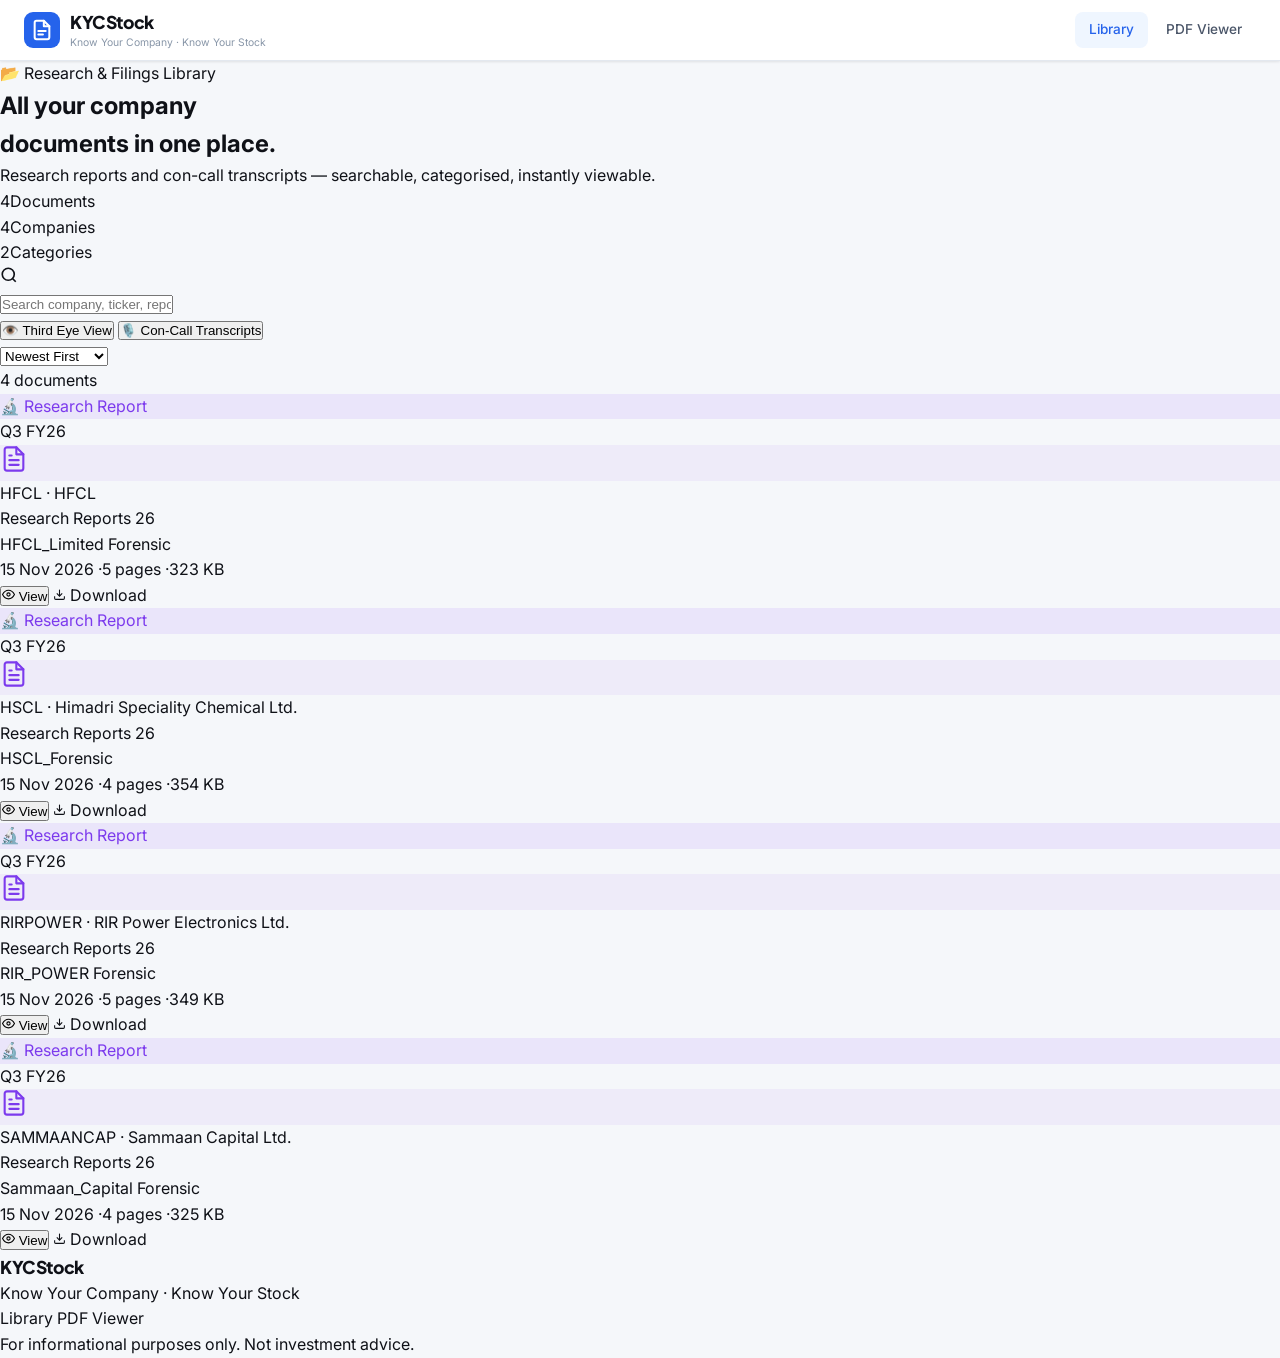
==== commit 6084f5d8: "Change Research Reports label to Third Eye View in the homepage filter UI." ====
--- a/index.html
+++ b/index.html
@@ -15,7 +15,7 @@
   <div class="topbar-inner">
     <a href="index.html" class="brand">
       <div class="brand-logo">
-        <svg width="22" height="22" viewBox="0 0 24 24" fill="none" stroke="currentColor" stroke-width="2.2" stroke-linecap="round" stroke-linejoin="round"><path d="M14 2H6a2 2 0 0 0-2 2v16a2 2 0 0 0 2 2h12a2 2 0 0 0 2-2V8z"/><path d="M14 2v6h6M8 13h8M8 17h8M8 9h2"/></svg>
+        <svg width="22" height="22" viewBox="0 0 24 24" fill="none" stroke="currentColor" stroke-width="2.2" stroke-linecap="round" stroke-linejoin="round"><path d="M14 2H6a2 2 0 0 0-2 2v16a2 2 0 0 0 2 2h12a2 2 0 0 0 2-2V8l-6-6Z"/><path d="M14 2v6h6"/><path d="M8 13h8"/><path d="M8 17h5"/></svg>
       </div>
       <div>
         <span class="brand-name">KYCStock</span>
@@ -61,7 +61,7 @@
 <div class="filter-bar">
   <div class="filter-bar-inner">
     <div class="filter-tabs" id="filter-tabs">
-      <button class="filter-tab" data-cat="research">🔬 Research Reports</button>
+      <button class="filter-tab" data-cat="research">👁️ Third Eye View</button>
       <button class="filter-tab" data-cat="concall">🎙️ Con-Call Transcripts</button>
     </div>
     <div class="filter-sort">
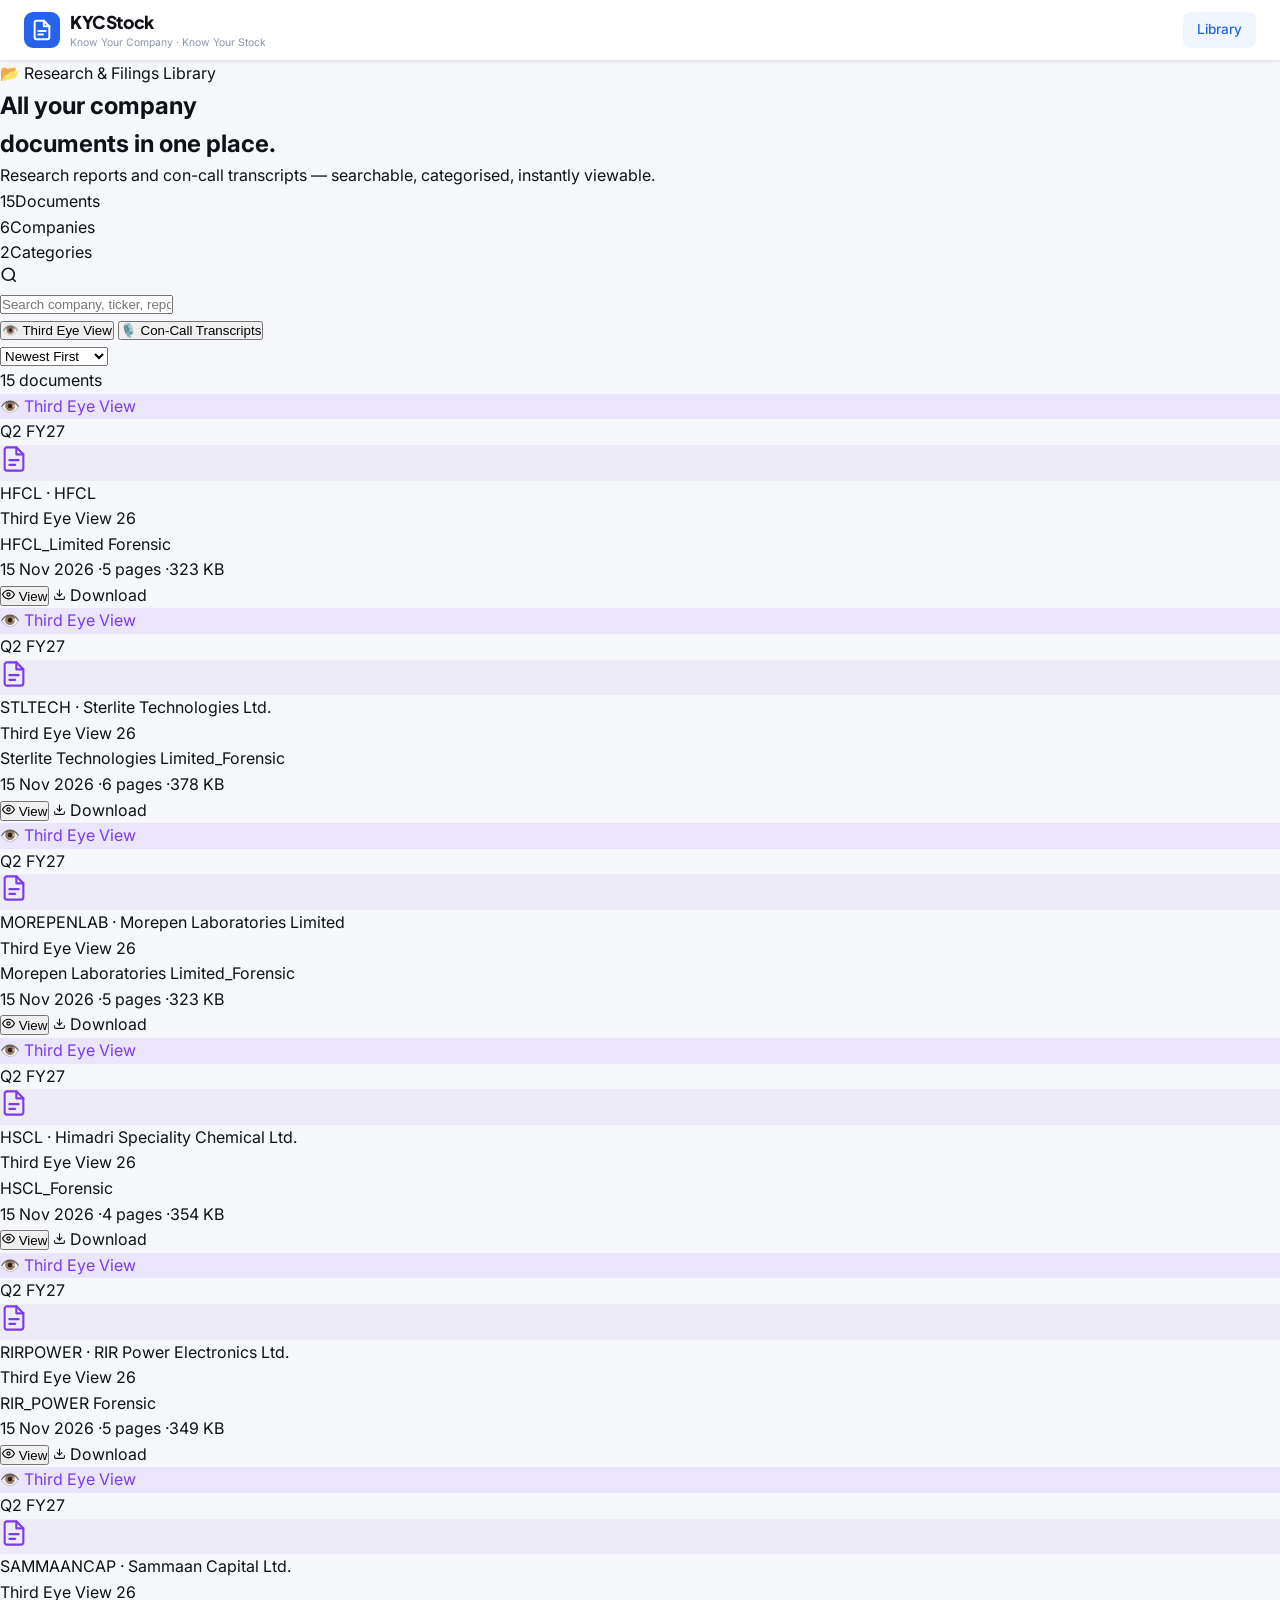
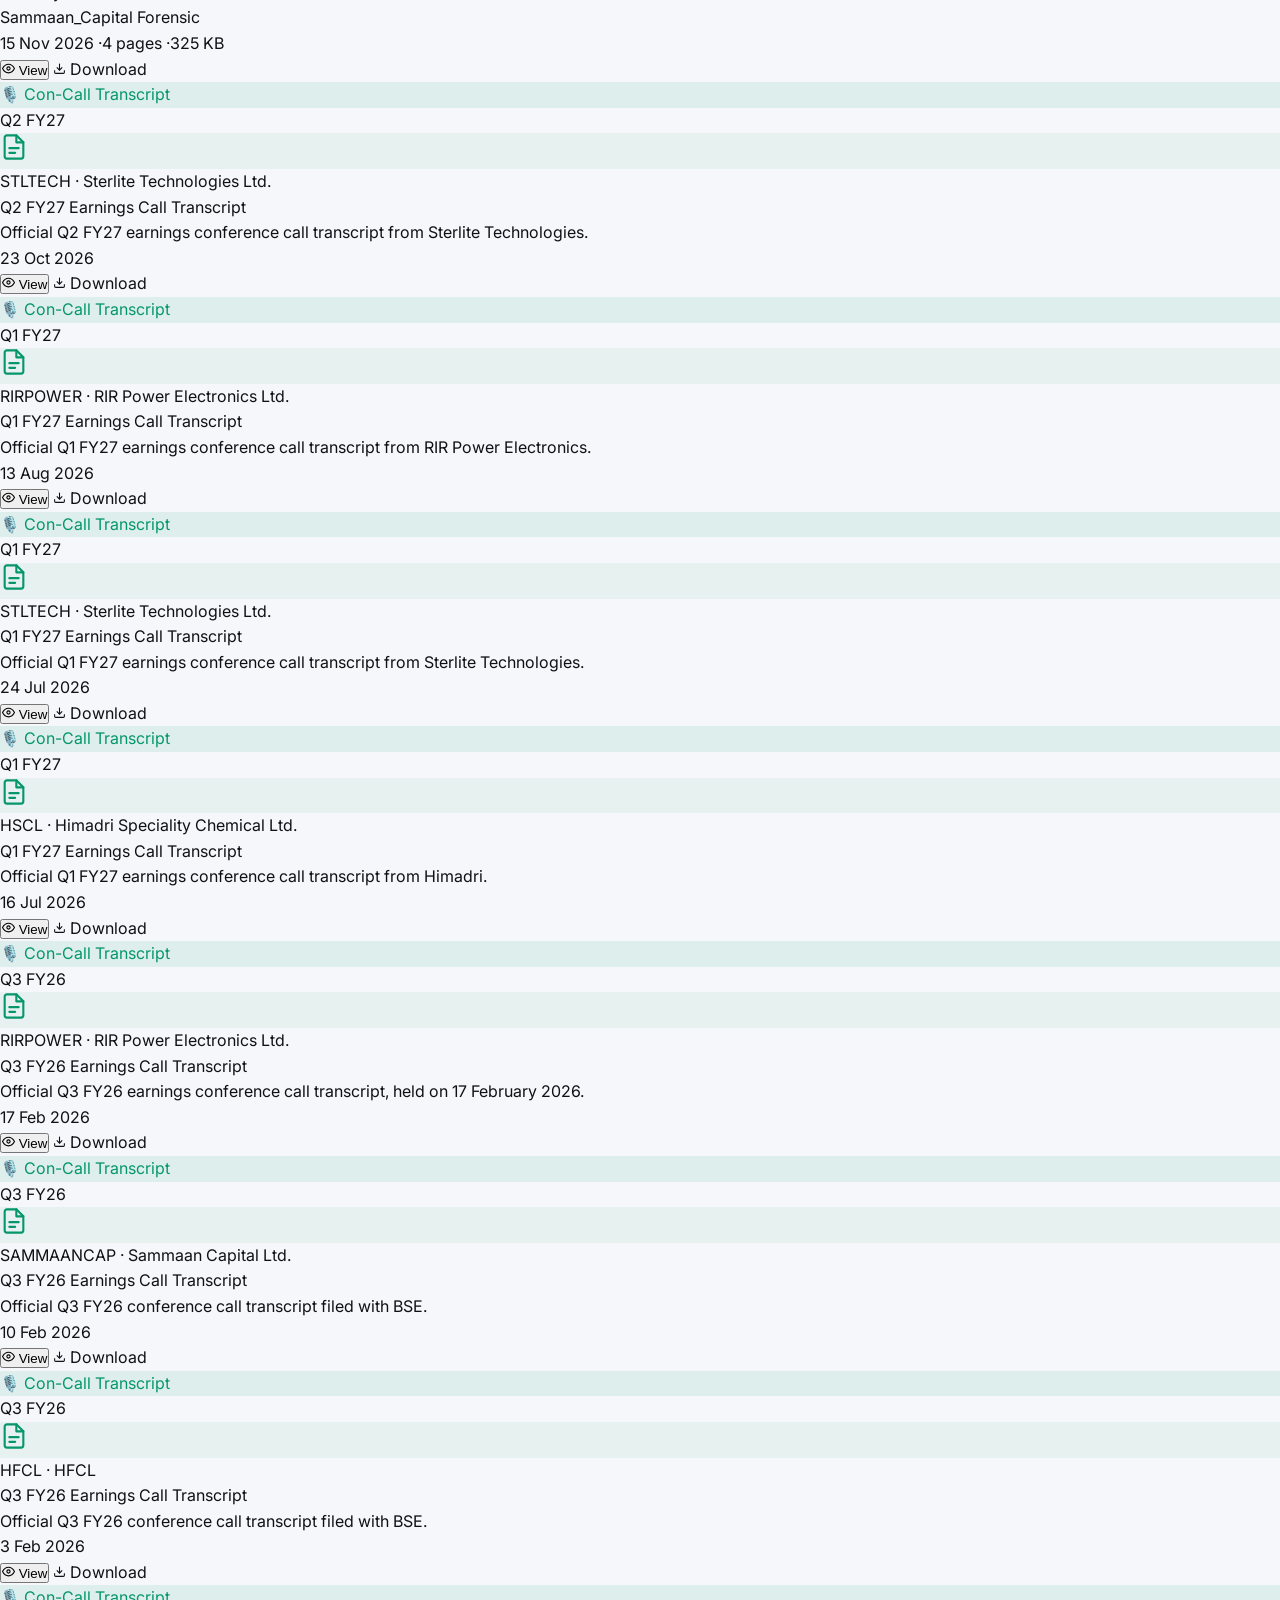
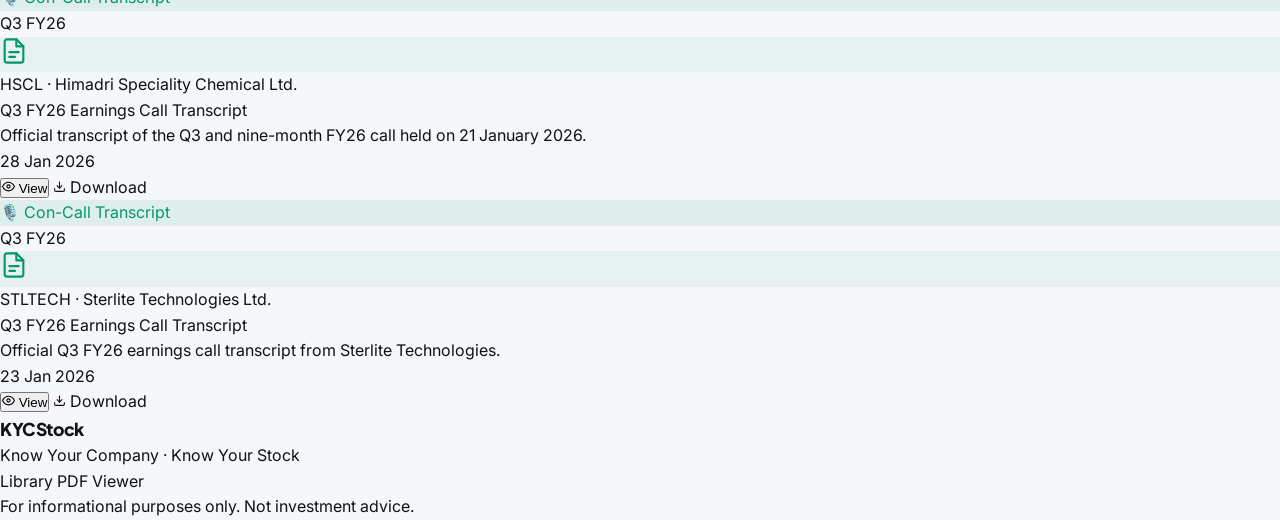
==== commit bf6cb85a: "Remove PDF Viewer link from navigation" ====
--- a/index.html
+++ b/index.html
@@ -24,7 +24,6 @@
     </a>
     <nav class="topbar-nav">
       <a href="index.html" class="nav-link active">Library</a>
-      <a href="viewer.html" class="nav-link">PDF Viewer</a>
     </nav>
   </div>
 </header>
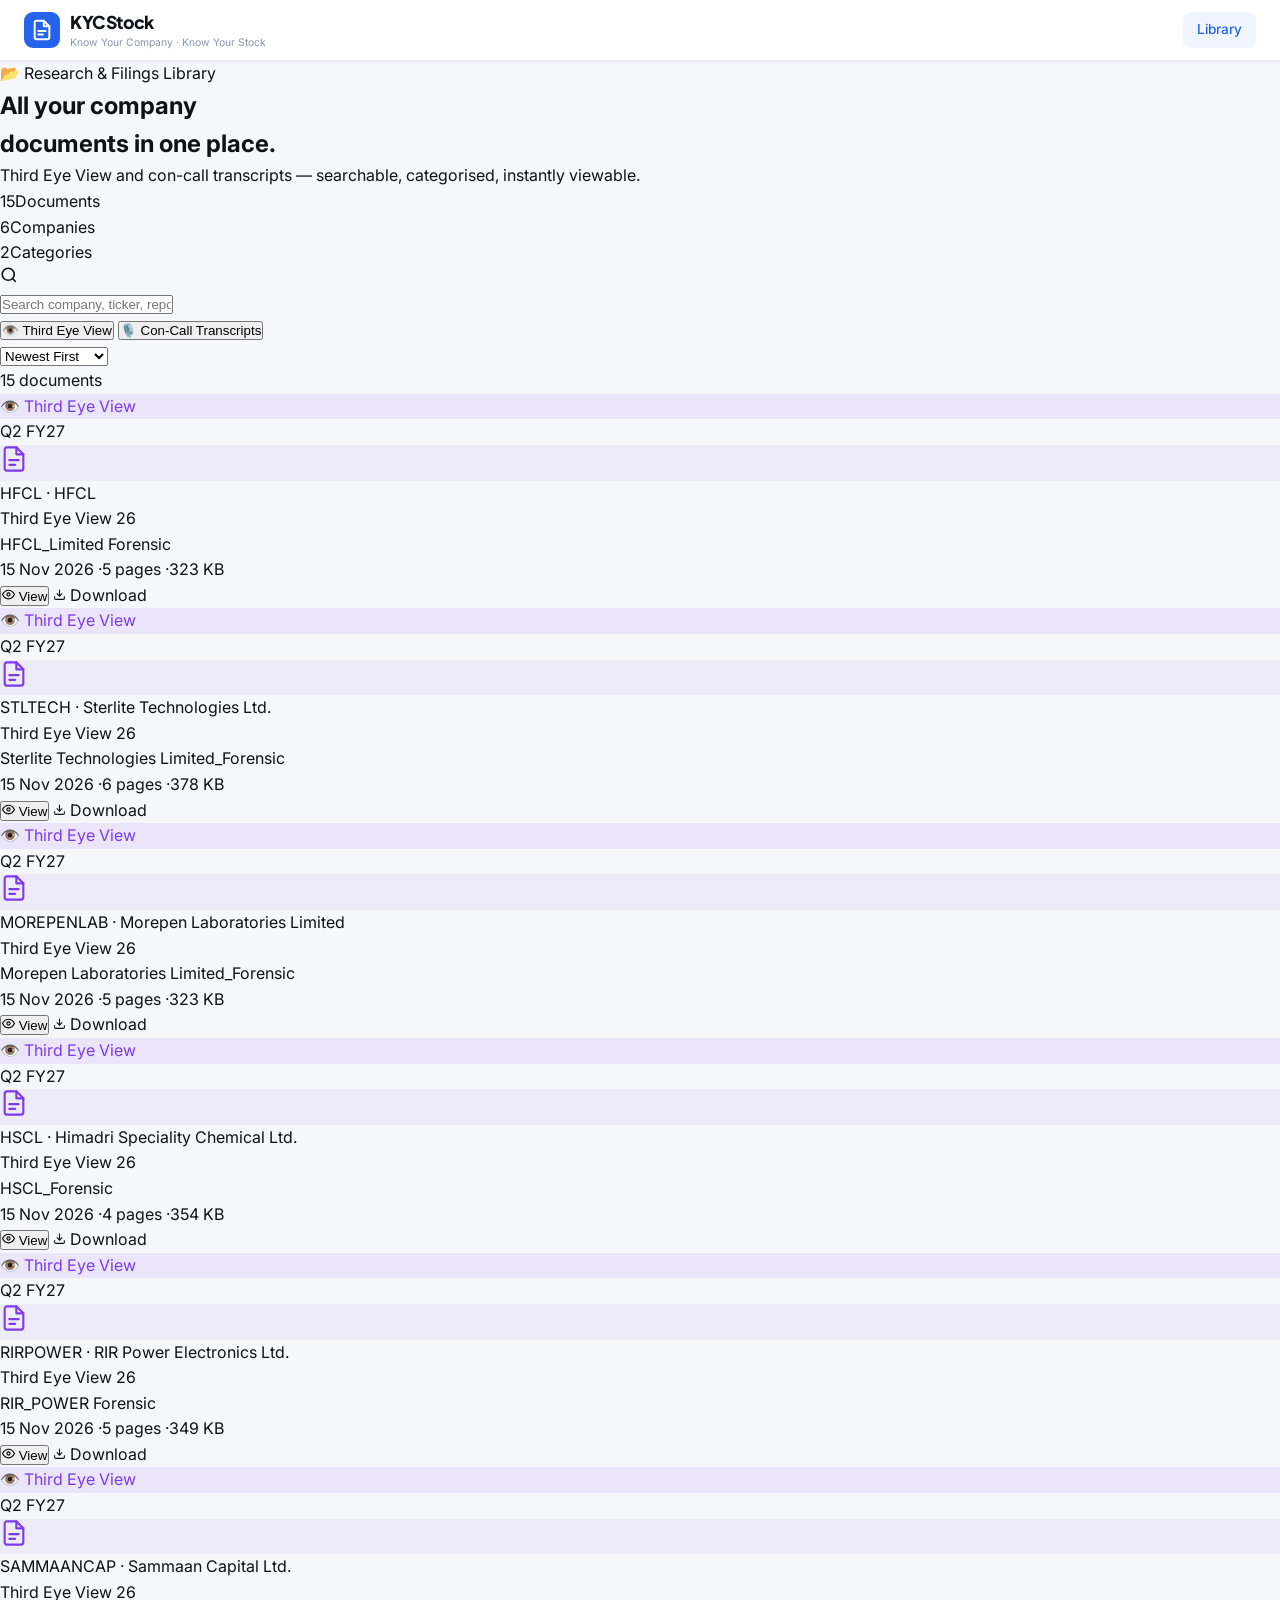
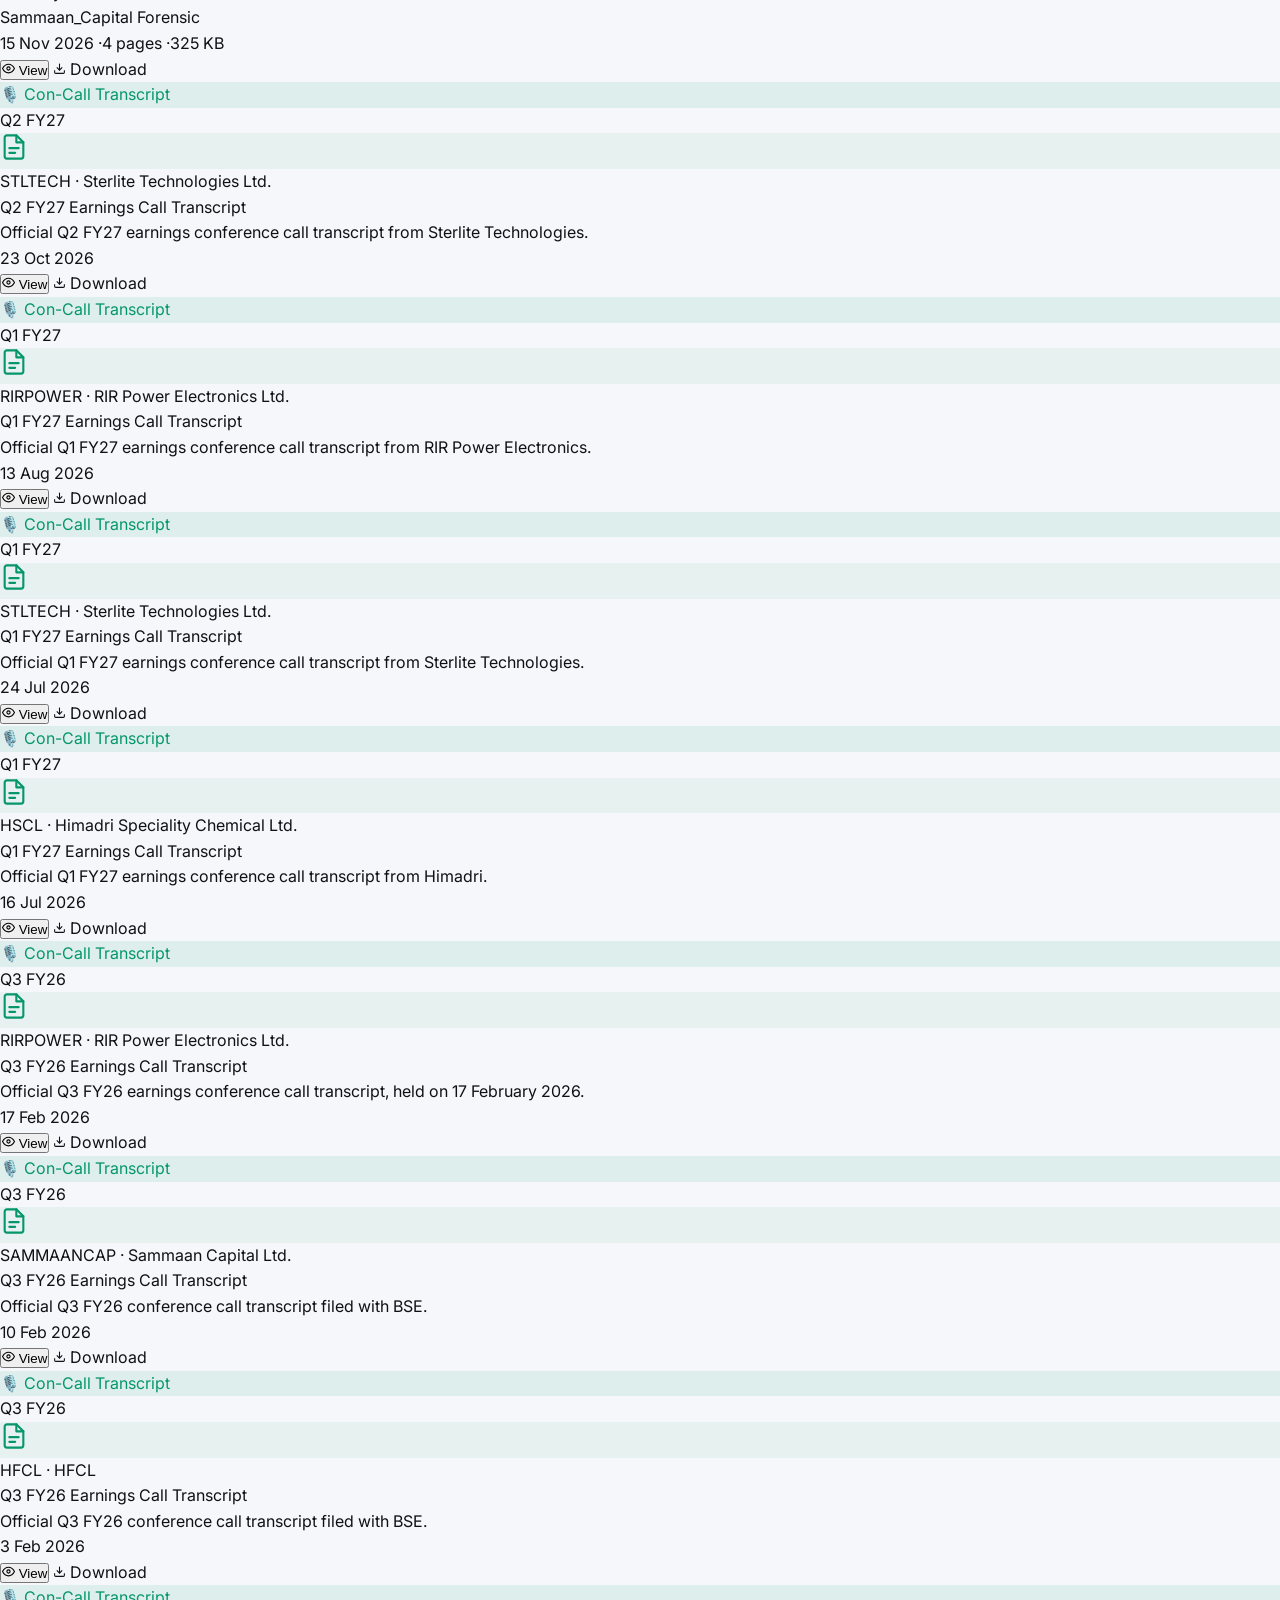
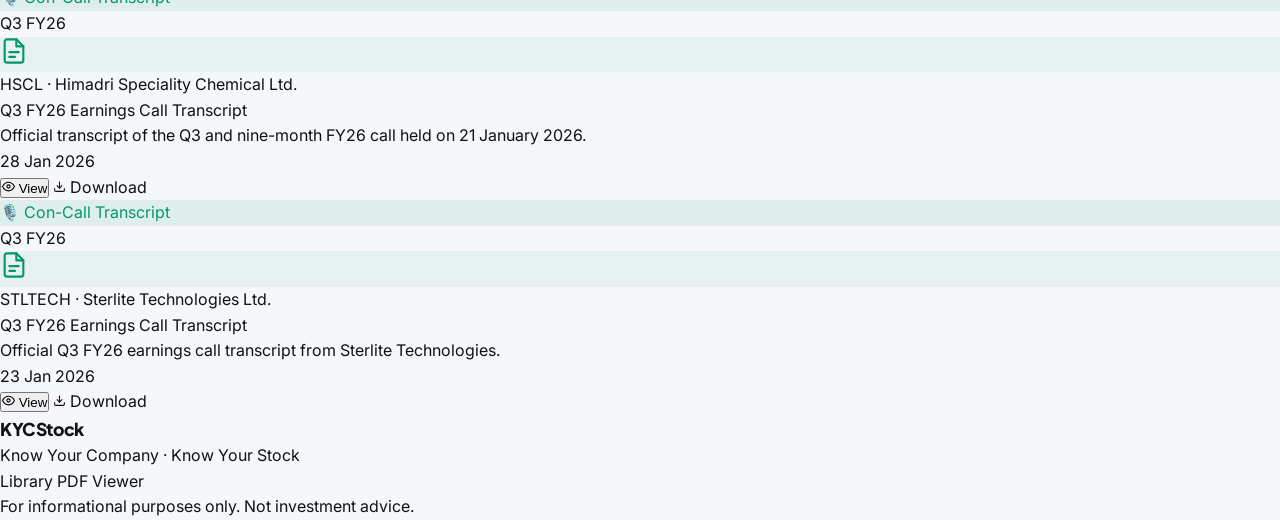
==== commit 8e935a6c: "Update hero-sub paragraph text in index.html" ====
--- a/index.html
+++ b/index.html
@@ -34,7 +34,7 @@
     <div class="hero-left">
       <div class="hero-eyebrow">📂 Research & Filings Library</div>
       <h1>All your company<br /><span class="accent">documents in one place.</span></h1>
-      <p class="hero-sub">Research reports and con-call transcripts — searchable, categorised, instantly viewable.</p>
+      <p class="hero-sub">Third Eye View and con-call transcripts — searchable, categorised, instantly viewable.</p>
       <div class="hero-stats">
         <div class="stat-item"><span class="stat-num" id="stat-total">0</span><span class="stat-lbl">Documents</span></div>
         <div class="stat-sep"></div>
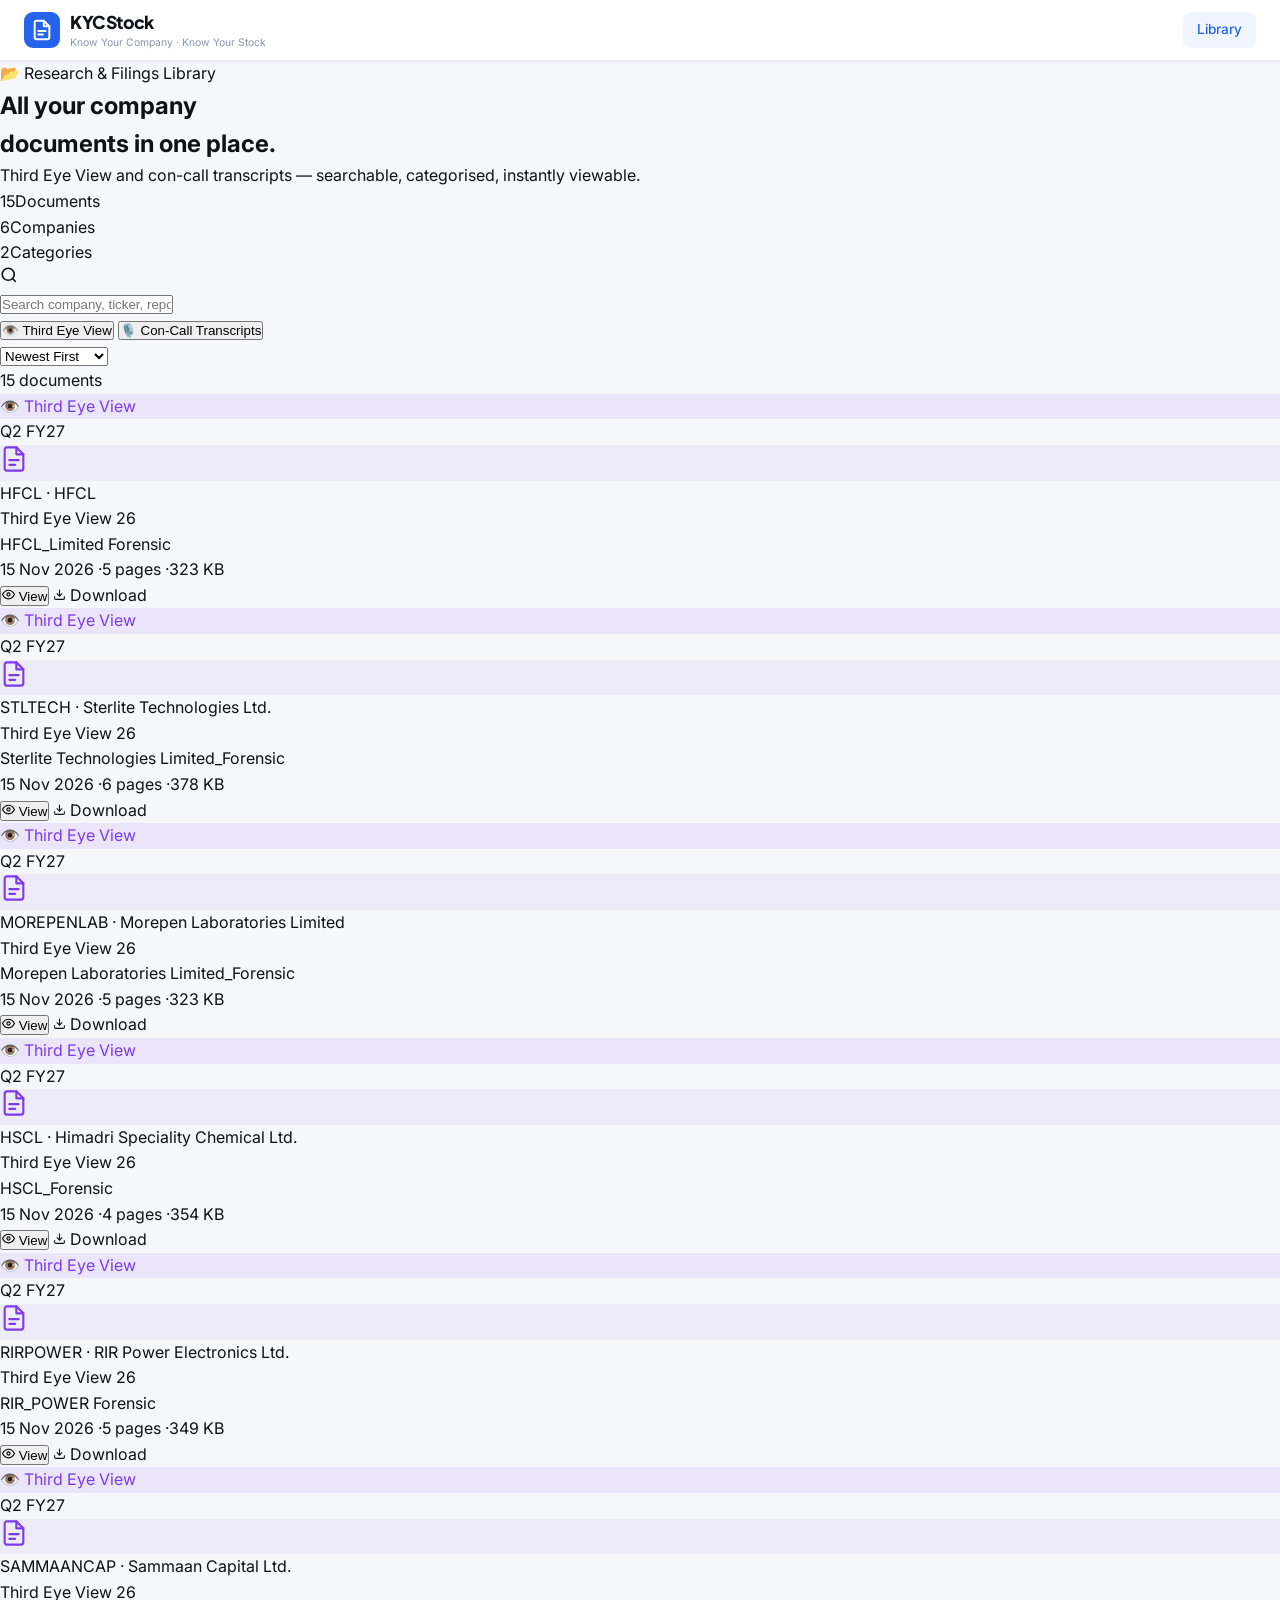
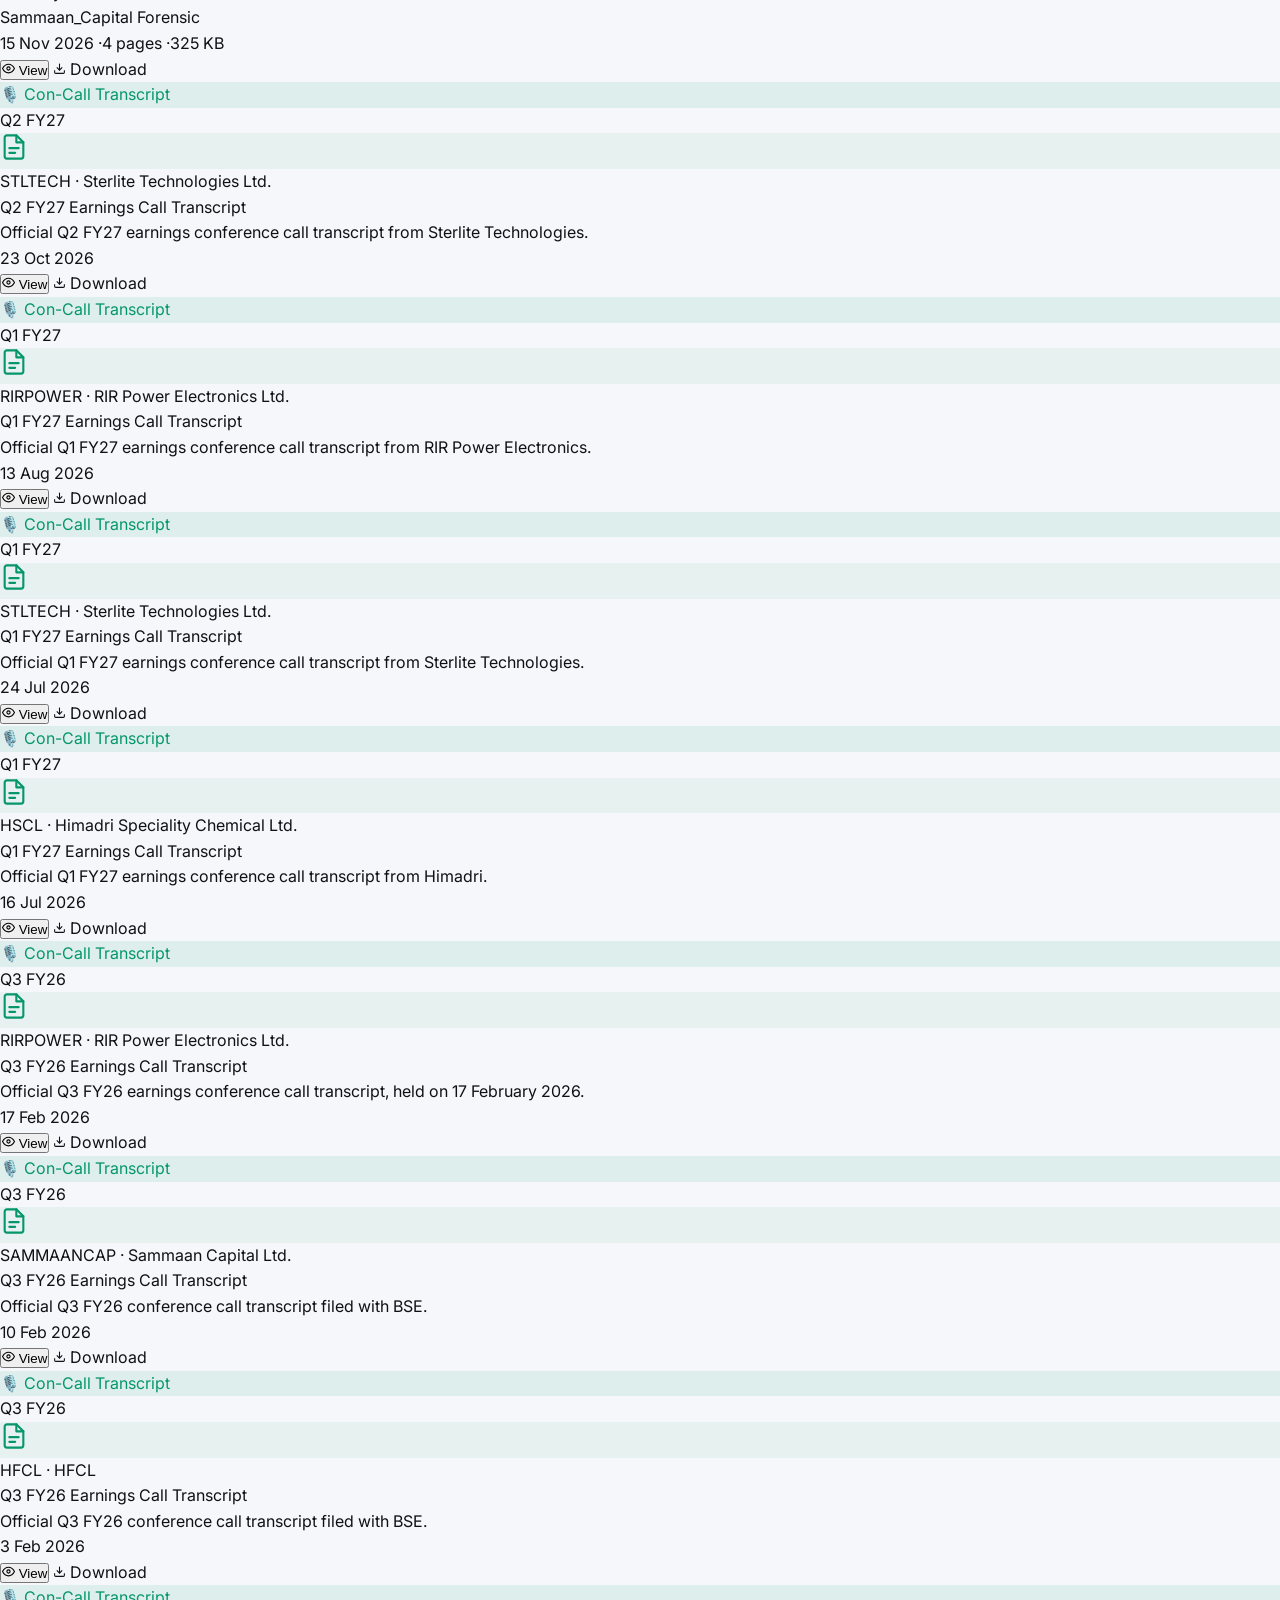
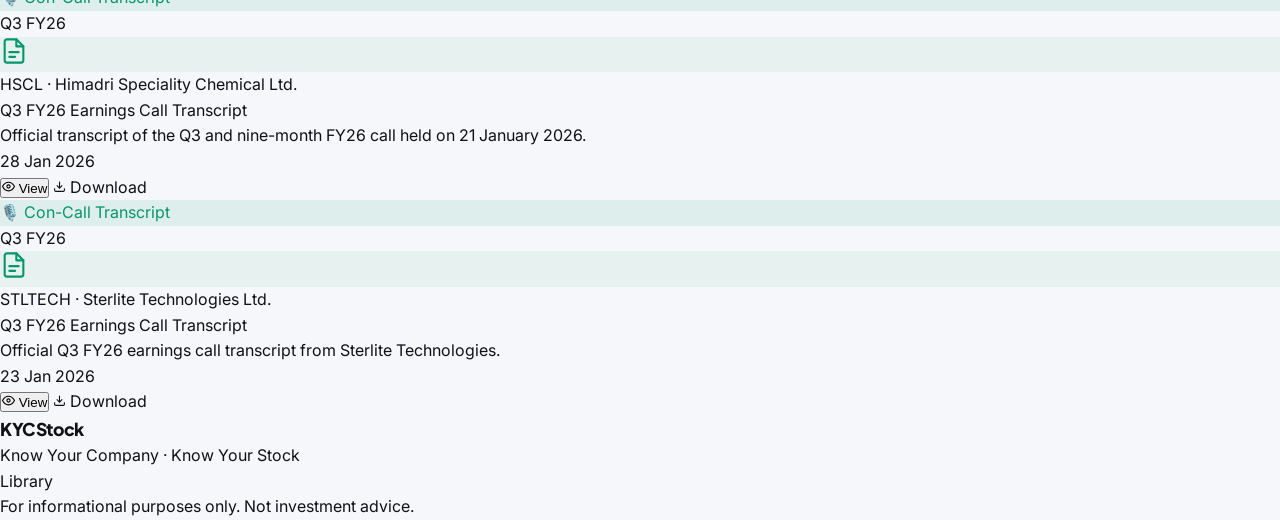
==== commit 0ae4beab: "Remove PDF Viewer link from footer" ====
--- a/index.html
+++ b/index.html
@@ -109,7 +109,6 @@
     </div>
     <div class="footer-links">
       <a href="index.html">Library</a>
-      <a href="viewer.html">PDF Viewer</a>
     </div>
     <div class="footer-note">For informational purposes only. Not investment advice.</div>
   </div>
